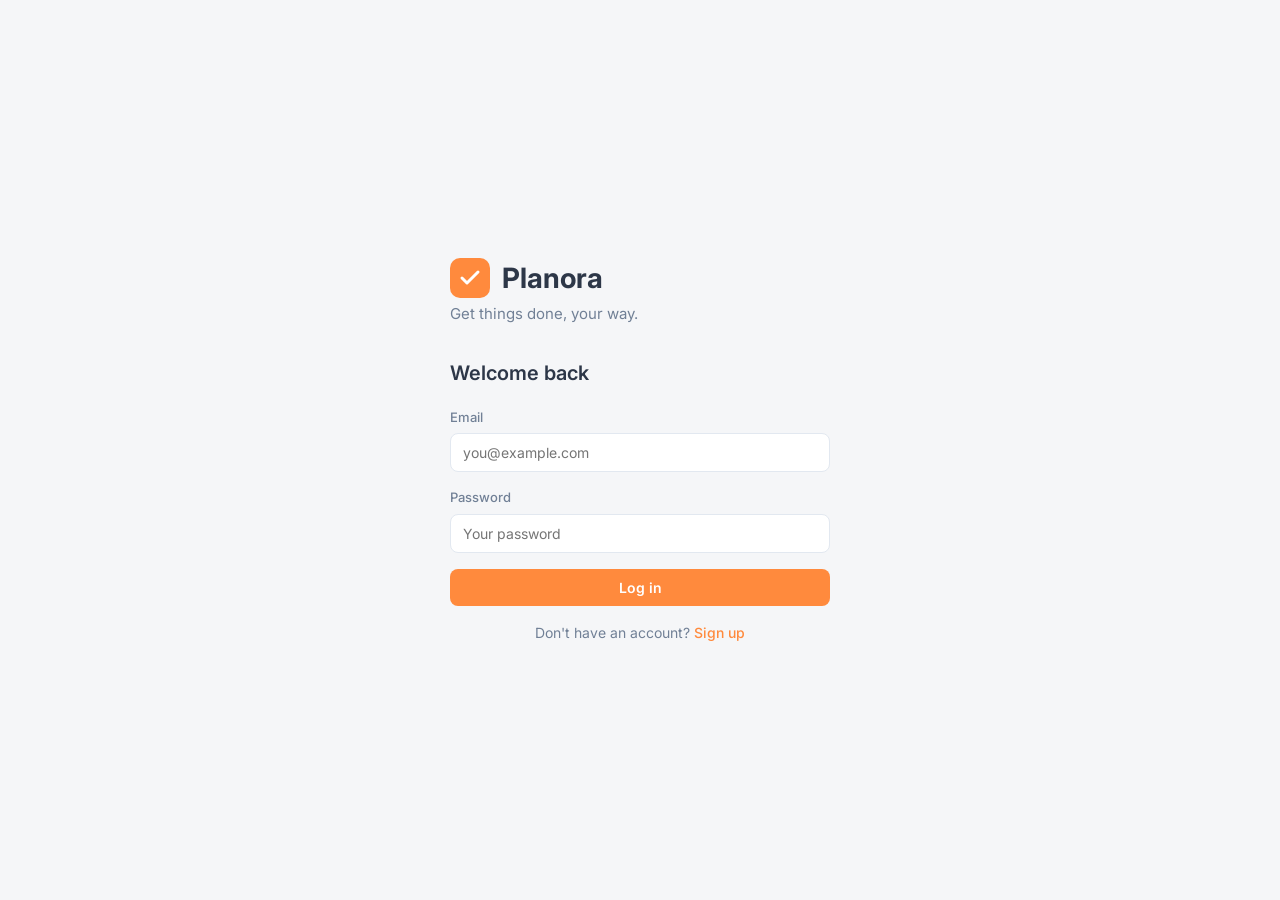
==== app/index.html @ 1b609d9d "deployment" ====
<!DOCTYPE html>
<html lang="en">
<head>
    <meta charset="UTF-8">
    <meta name="viewport" content="width=device-width, initial-scale=1.0">
    <title>Planora</title>
    <link rel="preconnect" href="https://fonts.googleapis.com">
    <link rel="preconnect" href="https://fonts.gstatic.com" crossorigin>
    <link href="https://fonts.googleapis.com/css2?family=Inter:wght@400;500;600;700&display=swap" rel="stylesheet">
    <link rel="stylesheet" href="app.css">
</head>
<body>

    <!-- Auth -->
    <div id="auth-screen" class="auth-screen">
        <div class="auth-container">
            <div class="auth-logo">
                <svg width="40" height="40" viewBox="0 0 40 40" fill="none">
                    <rect width="40" height="40" rx="10" fill="#FF8A3D"/>
                    <path d="M12 20l5 5 11-11" stroke="#fff" stroke-width="3" stroke-linecap="round" stroke-linejoin="round"/>
                </svg>
                <h1>Planora</h1>
            </div>
            <p class="auth-subtitle">Get things done, your way.</p>

            <div id="auth-form-login" class="auth-form">
                <h2>Welcome back</h2>
                <div class="form-group">
                    <label for="login-email">Email</label>
                    <input type="email" id="login-email" placeholder="you@example.com">
                </div>
                <div class="form-group">
                    <label for="login-password">Password</label>
                    <input type="password" id="login-password" placeholder="Your password">
                </div>
                <button id="btn-login" class="btn-primary">Log in</button>
                <p class="auth-switch">Don't have an account? <a href="#" id="show-register">Sign up</a></p>
            </div>

            <div id="auth-form-register" class="auth-form" style="display:none;">
                <h2>Create your account</h2>
                <div class="form-group">
                    <label for="reg-name">Name</label>
                    <input type="text" id="reg-name" placeholder="Your name">
                </div>
                <div class="form-group">
                    <label for="reg-email">Email</label>
                    <input type="email" id="reg-email" placeholder="you@example.com">
                </div>
                <div class="form-group">
                    <label for="reg-password">Password</label>
                    <input type="password" id="reg-password" placeholder="Choose a password">
                </div>
                <button id="btn-register" class="btn-primary">Create account</button>
                <p class="auth-switch">Already have an account? <a href="#" id="show-login">Log in</a></p>
            </div>
        </div>
    </div>

    <!-- App -->
    <div id="app-shell" class="app-shell" style="display:none;">
        <!-- Nav -->
        <nav id="sidebar" class="sidebar">
            <div class="sidebar-brand">
                <svg width="28" height="28" viewBox="0 0 40 40" fill="none">
                    <rect width="40" height="40" rx="10" fill="#FF8A3D"/>
                    <path d="M12 20l5 5 11-11" stroke="#fff" stroke-width="3" stroke-linecap="round" stroke-linejoin="round"/>
                </svg>
                <span class="brand-text">Planora</span>
            </div>
            <ul class="nav-list">
                <li class="nav-item active" data-section="dashboard">
                    <svg width="20" height="20" viewBox="0 0 24 24" fill="none" stroke="currentColor" stroke-width="2" stroke-linecap="round" stroke-linejoin="round"><rect x="3" y="3" width="7" height="7"/><rect x="14" y="3" width="7" height="7"/><rect x="3" y="14" width="7" height="7"/><rect x="14" y="14" width="7" height="7"/></svg>
                    <span>Dashboard</span>
                </li>
                <li class="nav-item" data-section="tasks">
                    <svg width="20" height="20" viewBox="0 0 24 24" fill="none" stroke="currentColor" stroke-width="2" stroke-linecap="round" stroke-linejoin="round"><path d="M9 11l3 3L22 4"/><path d="M21 12v7a2 2 0 01-2 2H5a2 2 0 01-2-2V5a2 2 0 012-2h11"/></svg>
                    <span>Tasks</span>
                </li>
                <li class="nav-item" data-section="notes">
                    <svg width="20" height="20" viewBox="0 0 24 24" fill="none" stroke="currentColor" stroke-width="2" stroke-linecap="round" stroke-linejoin="round"><path d="M14 2H6a2 2 0 00-2 2v16a2 2 0 002 2h12a2 2 0 002-2V8z"/><polyline points="14 2 14 8 20 8"/><line x1="16" y1="13" x2="8" y2="13"/><line x1="16" y1="17" x2="8" y2="17"/><polyline points="10 9 9 9 8 9"/></svg>
                    <span>Notes</span>
                </li>
                <li class="nav-item" data-section="calendar">
                    <svg width="20" height="20" viewBox="0 0 24 24" fill="none" stroke="currentColor" stroke-width="2" stroke-linecap="round" stroke-linejoin="round"><rect x="3" y="4" width="18" height="18" rx="2" ry="2"/><line x1="16" y1="2" x2="16" y2="6"/><line x1="8" y1="2" x2="8" y2="6"/><line x1="3" y1="10" x2="21" y2="10"/></svg>
                    <span>Calendar</span>
                </li>
                <li class="nav-item" data-section="focus">
                    <svg width="20" height="20" viewBox="0 0 24 24" fill="none" stroke="currentColor" stroke-width="2" stroke-linecap="round" stroke-linejoin="round"><circle cx="12" cy="12" r="10"/><polyline points="12 6 12 12 16 14"/></svg>
                    <span>Focus</span>
                </li>
                <li class="nav-item" data-section="progress">
                    <svg width="20" height="20" viewBox="0 0 24 24" fill="none" stroke="currentColor" stroke-width="2" stroke-linecap="round" stroke-linejoin="round"><line x1="18" y1="20" x2="18" y2="10"/><line x1="12" y1="20" x2="12" y2="4"/><line x1="6" y1="20" x2="6" y2="14"/></svg>
                    <span>Progress</span>
                </li>
                <li class="nav-item" data-section="settings">
                    <svg width="20" height="20" viewBox="0 0 24 24" fill="none" stroke="currentColor" stroke-width="2" stroke-linecap="round" stroke-linejoin="round"><circle cx="12" cy="12" r="3"/><path d="M19.4 15a1.65 1.65 0 00.33 1.82l.06.06a2 2 0 010 2.83 2 2 0 01-2.83 0l-.06-.06a1.65 1.65 0 00-1.82-.33 1.65 1.65 0 00-1 1.51V21a2 2 0 01-4 0v-.09A1.65 1.65 0 009 19.4a1.65 1.65 0 00-1.82.33l-.06.06a2 2 0 01-2.83-2.83l.06-.06A1.65 1.65 0 004.68 15a1.65 1.65 0 00-1.51-1H3a2 2 0 010-4h.09A1.65 1.65 0 004.6 9a1.65 1.65 0 00-.33-1.82l-.06-.06a2 2 0 012.83-2.83l.06.06A1.65 1.65 0 009 4.68a1.65 1.65 0 001-1.51V3a2 2 0 014 0v.09a1.65 1.65 0 001 1.51 1.65 1.65 0 001.82-.33l.06-.06a2 2 0 012.83 2.83l-.06.06A1.65 1.65 0 0019.32 9a1.65 1.65 0 001.51 1H21a2 2 0 010 4h-.09a1.65 1.65 0 00-1.51 1z"/></svg>
                    <span>Settings</span>
                </li>
            </ul>
        </nav>

        <!-- Mobile bar -->
        <nav id="mobile-bar" class="mobile-bar">
            <button class="mob-nav active" data-section="dashboard">
                <svg width="20" height="20" viewBox="0 0 24 24" fill="none" stroke="currentColor" stroke-width="2"><rect x="3" y="3" width="7" height="7"/><rect x="14" y="3" width="7" height="7"/><rect x="3" y="14" width="7" height="7"/><rect x="14" y="14" width="7" height="7"/></svg>
                <span>Home</span>
            </button>
            <button class="mob-nav" data-section="tasks">
                <svg width="20" height="20" viewBox="0 0 24 24" fill="none" stroke="currentColor" stroke-width="2"><path d="M9 11l3 3L22 4"/><path d="M21 12v7a2 2 0 01-2 2H5a2 2 0 01-2-2V5a2 2 0 012-2h11"/></svg>
                <span>Tasks</span>
            </button>
            <button class="mob-nav" data-section="notes">
                <svg width="20" height="20" viewBox="0 0 24 24" fill="none" stroke="currentColor" stroke-width="2"><path d="M14 2H6a2 2 0 00-2 2v16a2 2 0 002 2h12a2 2 0 002-2V8z"/><polyline points="14 2 14 8 20 8"/></svg>
                <span>Notes</span>
            </button>
            <button class="mob-nav" data-section="calendar">
                <svg width="20" height="20" viewBox="0 0 24 24" fill="none" stroke="currentColor" stroke-width="2"><rect x="3" y="4" width="18" height="18" rx="2"/><line x1="16" y1="2" x2="16" y2="6"/><line x1="8" y1="2" x2="8" y2="6"/><line x1="3" y1="10" x2="21" y2="10"/></svg>
                <span>Cal</span>
            </button>
            <button class="mob-nav" data-section="focus">
                <svg width="20" height="20" viewBox="0 0 24 24" fill="none" stroke="currentColor" stroke-width="2"><circle cx="12" cy="12" r="10"/><polyline points="12 6 12 12 16 14"/></svg>
                <span>Focus</span>
            </button>
            <button class="mob-nav" data-section="progress">
                <svg width="20" height="20" viewBox="0 0 24 24" fill="none" stroke="currentColor" stroke-width="2"><line x1="18" y1="20" x2="18" y2="10"/><line x1="12" y1="20" x2="12" y2="4"/><line x1="6" y1="20" x2="6" y2="14"/></svg>
                <span>Stats</span>
            </button>
        </nav>

        <!-- Main -->
        <main id="content" class="content">

            <!-- Banner -->
            <div id="app-banner" class="app-banner">
                <div class="app-banner-content">
                    <svg width="20" height="20" viewBox="0 0 24 24" fill="none" stroke="currentColor" stroke-width="2" stroke-linecap="round" stroke-linejoin="round"><path d="M21 15v4a2 2 0 01-2 2H5a2 2 0 01-2-2v-4"/><polyline points="7 10 12 15 17 10"/><line x1="12" y1="15" x2="12" y2="3"/></svg>
                    <span>Get the full experience — <strong>Download Planora</strong> for Android</span>
                </div>
                <div class="app-banner-actions">
                    <a href="../index.html#download" class="app-banner-btn">Download App</a>
                    <button id="banner-dismiss" class="app-banner-close">&times;</button>
                </div>
            </div>

            <!-- Dashboard -->
            <section id="sec-dashboard" class="section">
                <div class="section-header">
                    <div>
                        <h1 id="greeting"></h1>
                        <p id="today-date" class="text-muted"></p>
                    </div>
                </div>
                <p id="daily-quote" class="daily-quote"></p>
                <div class="stats-row">
                    <div class="stat-card">
                        <span class="stat-number" id="stat-total">0</span>
                        <span class="stat-label">Total Tasks</span>
                    </div>
                    <div class="stat-card stat-done">
                        <span class="stat-number" id="stat-done">0</span>
                        <span class="stat-label">Completed</span>
                    </div>
                    <div class="stat-card">
                        <span class="stat-number" id="stat-pending">0</span>
                        <span class="stat-label">Pending</span>
                    </div>
                </div>
                <h3 class="subsection-title">Today's Tasks</h3>
                <div id="dashboard-tasks" class="task-list"></div>
                <div id="dashboard-empty" class="empty-state" style="display:none;">
                    <svg width="48" height="48" viewBox="0 0 24 24" fill="none" stroke="currentColor" stroke-width="1.5" stroke-linecap="round" stroke-linejoin="round"><circle cx="12" cy="12" r="10"/><path d="M8 13s1.5 2 4 2 4-2 4-2"/><line x1="9" y1="9" x2="9.01" y2="9"/><line x1="15" y1="9" x2="15.01" y2="9"/></svg>
                    <p>No tasks for today. Enjoy your free time!</p>
                </div>
                <h3 class="subsection-title">This Week</h3>
                <div class="chart-container">
                    <div id="weekly-chart" class="weekly-chart"></div>
                </div>
            </section>

            <!-- Tasks -->
            <section id="sec-tasks" class="section" style="display:none;">
                <div class="section-header">
                    <h1>Tasks</h1>
                    <button id="btn-add-task" class="btn-primary btn-sm">+ New Task</button>
                </div>
                <div class="filter-bar">
                    <div class="filter-tabs">
                        <button class="filter-tab active" data-filter="today">Today</button>
                        <button class="filter-tab" data-filter="week">This Week</button>
                        <button class="filter-tab" data-filter="all">All</button>
                    </div>
                    <input type="text" id="task-search" class="search-input" placeholder="Search tasks...">
                </div>
                <div id="tasks-list" class="task-list"></div>
                <div id="tasks-empty" class="empty-state" style="display:none;">
                    <svg width="48" height="48" viewBox="0 0 24 24" fill="none" stroke="currentColor" stroke-width="1.5" stroke-linecap="round" stroke-linejoin="round"><path d="M9 11l3 3L22 4"/><path d="M21 12v7a2 2 0 01-2 2H5a2 2 0 01-2-2V5a2 2 0 012-2h11"/></svg>
                    <p>No tasks here yet. Tap + to add one.</p>
                </div>
            </section>

            <!-- Notes -->
            <section id="sec-notes" class="section" style="display:none;">
                <div class="section-header">
                    <h1>Notes</h1>
                    <button id="btn-add-note" class="btn-primary btn-sm">+ New Note</button>
                </div>
                <input type="text" id="note-search" class="search-input" placeholder="Search notes..." style="margin-bottom:16px;">
                <div id="notes-grid" class="notes-grid"></div>
                <div id="notes-empty" class="empty-state" style="display:none;">
                    <svg width="48" height="48" viewBox="0 0 24 24" fill="none" stroke="currentColor" stroke-width="1.5" stroke-linecap="round" stroke-linejoin="round"><path d="M14 2H6a2 2 0 00-2 2v16a2 2 0 002 2h12a2 2 0 002-2V8z"/><polyline points="14 2 14 8 20 8"/><line x1="16" y1="13" x2="8" y2="13"/><line x1="16" y1="17" x2="8" y2="17"/></svg>
                    <p>No notes yet. Create one to get started.</p>
                </div>
            </section>

            <!-- Calendar -->
            <section id="sec-calendar" class="section" style="display:none;">
                <div class="section-header">
                    <h1>Calendar</h1>
                </div>
                <div class="calendar-nav">
                    <button id="cal-prev" class="btn-icon">&larr;</button>
                    <span id="cal-month-label" class="cal-month-label"></span>
                    <button id="cal-next" class="btn-icon">&rarr;</button>
                </div>
                <div class="calendar-grid">
                    <div class="cal-header">
                        <span>Mon</span><span>Tue</span><span>Wed</span><span>Thu</span><span>Fri</span><span>Sat</span><span>Sun</span>
                    </div>
                    <div id="cal-body" class="cal-body"></div>
                </div>
                <h3 class="subsection-title" id="cal-day-label" style="display:none;"></h3>
                <div id="cal-day-tasks" class="task-list"></div>
            </section>

            <!-- Focus -->
            <section id="sec-focus" class="section" style="display:none;">
                <div class="section-header">
                    <h1>Focus Mode</h1>
                </div>
                <div class="focus-wrapper">
                    <div class="focus-timer-ring">
                        <svg viewBox="0 0 200 200" class="timer-svg">
                            <circle cx="100" cy="100" r="90" class="timer-track"/>
                            <circle cx="100" cy="100" r="90" class="timer-progress" id="timer-progress"/>
                        </svg>
                        <div class="timer-display" id="timer-display">25:00</div>
                    </div>
                    <input type="text" id="focus-task-name" class="search-input" placeholder="What are you working on?" style="max-width:320px;text-align:center;margin:20px auto 0;">
                    <div class="focus-controls">
                        <button id="focus-start" class="btn-primary">Start</button>
                        <button id="focus-pause" class="btn-secondary" style="display:none;">Pause</button>
                        <button id="focus-reset" class="btn-secondary">Reset</button>
                    </div>
                </div>
            </section>

            <!-- Progress -->
            <section id="sec-progress" class="section" style="display:none;">
                <div class="section-header">
                    <h1>Progress</h1>
                </div>

                    <div class="progress-overview">
                    <div class="progress-ring-wrap">
                        <svg class="progress-ring-svg" viewBox="0 0 200 200">
                            <circle cx="100" cy="100" r="82" class="ring-track"/>
                            <circle cx="100" cy="100" r="82" class="ring-fill" id="prog-ring-fill"/>
                        </svg>
                        <div class="progress-ring-center">
                            <span class="prog-pct" id="prog-pct">0%</span>
                            <span class="prog-pct-label">Complete</span>
                        </div>
                    </div>
                    <div class="progress-summary">
                        <div class="prog-summary-row">
                            <span class="prog-summary-label">Total tasks</span>
                            <span class="prog-summary-val" id="prog-total">0</span>
                        </div>
                        <div class="prog-summary-row">
                            <span class="prog-summary-label">Completed</span>
                            <span class="prog-summary-val" id="prog-done">0</span>
                        </div>
                        <div class="prog-summary-row">
                            <span class="prog-summary-label">Pending</span>
                            <span class="prog-summary-val" id="prog-pending">0</span>
                        </div>
                        <div class="prog-summary-row streak-row">
                            <span class="prog-summary-label">🔥 Streak</span>
                            <span class="prog-summary-val" id="prog-streak">0 days</span>
                        </div>
                    </div>
                </div>

                <h3 class="subsection-title">By Category</h3>
                <div id="prog-categories" class="prog-categories"></div>

                <h3 class="subsection-title">Achievements</h3>
                <div id="prog-achievements" class="achievements-grid"></div>
            </section>

            <!-- Settings -->
            <section id="sec-settings" class="section" style="display:none;">
                <div class="section-header">
                    <h1>Settings</h1>
                </div>
                <div class="settings-card">
                    <h3>Profile</h3>
                    <div class="profile-info">
                        <div class="profile-avatar" id="profile-avatar">K</div>
                        <div>
                            <p class="profile-name" id="profile-name"></p>
                            <p class="profile-email text-muted" id="profile-email"></p>
                        </div>
                    </div>
                </div>
                <div class="settings-card">
                    <h3>Appearance</h3>
                    <div class="setting-row">
                        <span>Dark mode</span>
                        <label class="toggle">
                            <input type="checkbox" id="dark-toggle">
                            <span class="toggle-slider"></span>
                        </label>
                    </div>
                </div>
                <div class="settings-card">
                    <h3>Data</h3>
                    <p class="text-muted" style="margin-bottom:12px;">All data is stored locally in your browser.</p>
                    <div style="display:flex;gap:10px;flex-wrap:wrap;">
                        <button id="btn-export-csv" class="btn-secondary">Export Tasks as CSV</button>
                        <button id="btn-logout" class="btn-danger">Log out</button>
                    </div>
                </div>
            </section>
        </main>
    </div>

    <!-- Task modal -->
    <div id="task-modal" class="modal-overlay" style="display:none;">
        <div class="modal">
            <div class="modal-header">
                <h2 id="task-modal-title">New Task</h2>
                <button class="modal-close" id="task-modal-close">&times;</button>
            </div>
            <div class="modal-body">
                <div class="form-group">
                    <label>Title</label>
                    <input type="text" id="tm-title" placeholder="What needs to be done?">
                </div>
                <div class="form-row">
                    <div class="form-group" style="flex:1;">
                        <label>Date</label>
                        <input type="date" id="tm-date">
                    </div>
                    <div class="form-group" style="flex:1;">
                        <label>Time</label>
                        <input type="time" id="tm-time">
                    </div>
                </div>
                <div class="form-group">
                    <label>Priority</label>
                    <div class="priority-chips">
                        <button class="chip chip-low active" data-priority="2">Low</button>
                        <button class="chip chip-med" data-priority="1">Medium</button>
                        <button class="chip chip-high" data-priority="0">High</button>
                    </div>
                </div>
                <div class="form-group">
                    <label>Category</label>
                    <input type="text" id="tm-category" placeholder="e.g. Work, Personal">
                </div>
                <div class="form-group">
                    <label>Subtasks</label>
                    <div id="tm-subtasks"></div>
                    <button id="tm-add-subtask" class="btn-text">+ Add subtask</button>
                </div>
                <div class="form-group">
                    <label>Notes</label>
                    <textarea id="tm-notes" rows="3" placeholder="Additional notes..."></textarea>
                </div>
            </div>
            <div class="modal-footer">
                <button id="tm-cancel" class="btn-secondary">Cancel</button>
                <button id="tm-save" class="btn-primary">Save Task</button>
            </div>
        </div>
    </div>

    <!-- Note modal -->
    <div id="note-modal" class="modal-overlay" style="display:none;">
        <div class="modal modal-lg">
            <div class="modal-header">
                <h2 id="note-modal-title">New Note</h2>
                <button class="modal-close" id="note-modal-close">&times;</button>
            </div>
            <div class="modal-body">
                <div class="form-group">
                    <input type="text" id="nm-title" class="note-title-input" placeholder="Note title">
                </div>
                <div class="note-toolbar">
                    <button class="tb-btn" data-cmd="bold" title="Bold"><strong>B</strong></button>
                    <button class="tb-btn" data-cmd="italic" title="Italic"><em>I</em></button>
                    <button class="tb-btn" data-cmd="underline" title="Underline"><u>U</u></button>
                    <button class="tb-btn" data-cmd="insertUnorderedList" title="Bullet list">&#8226; List</button>
                </div>
                <div id="nm-content" class="note-editor" contenteditable="true" placeholder="Start writing..."></div>
                <div class="form-group" style="margin-top:12px;">
                    <label>Color label</label>
                    <div class="color-chips">
                        <button class="color-chip active" data-color="" style="background:#fff;border:1px solid #ddd;"></button>
                        <button class="color-chip" data-color="#FEF3C7" style="background:#FEF3C7;"></button>
                        <button class="color-chip" data-color="#DBEAFE" style="background:#DBEAFE;"></button>
                        <button class="color-chip" data-color="#D1FAE5" style="background:#D1FAE5;"></button>
                        <button class="color-chip" data-color="#FCE7F3" style="background:#FCE7F3;"></button>
                        <button class="color-chip" data-color="#EDE9FE" style="background:#EDE9FE;"></button>
                    </div>
                </div>
                <label class="pin-label">
                    <input type="checkbox" id="nm-pinned"> Pin to top
                </label>
            </div>
            <div class="modal-footer">
                <button id="nm-delete" class="btn-danger" style="display:none;">Delete</button>
                <div style="flex:1;"></div>
                <button id="nm-cancel" class="btn-secondary">Cancel</button>
                <button id="nm-save" class="btn-primary">Save Note</button>
            </div>
        </div>
    </div>

    <!-- Toast -->
    <div id="toast" class="toast"></div>

    <script src="https://code.jquery.com/jquery-3.7.1.min.js"></script>
    <script src="app.js"></script>
</body>
</html>
---- app/app.css ----
:root {
    --primary: #FF8A3D;
    --primary-hover: #e67a2e;
    --primary-10: rgba(255,138,61,0.1);
    --primary-15: rgba(255,138,61,0.15);
    --secondary: #2D3748;
    --bg: #F5F6F8;
    --surface: #FFFFFF;
    --on-surface: #2D3748;
    --text-muted: #718096;
    --border: #E2E8F0;
    --high: #DC2626;
    --medium: #D97706;
    --low: #2563EB;
    --sidebar-bg: #2D3748;
    --sidebar-text: #A0AEC0;
    --sidebar-hover: rgba(255,255,255,0.06);
    --sidebar-w: 240px;
    --radius: 12px;
    --radius-sm: 8px;
    --shadow-sm: 0 1px 3px rgba(0,0,0,0.06);
    --shadow-md: 0 4px 16px rgba(0,0,0,0.08);
    --transition: 0.2s ease;
    --modal-overlay: rgba(0,0,0,0.4);
    --input-bg: #FFFFFF;
    --cal-header-bg: #2D3748;
    --cal-header-text: #CBD5E0;
    --toast-bg: #2D3748;
}

body.dark {
    --bg: #0D0F14;
    --surface: #141820;
    --on-surface: #E8EAF0;
    --text-muted: #5B6480;
    --border: rgba(255, 255, 255, 0.07);
    --sidebar-bg: #07090E;
    --sidebar-text: #5B6480;
    --sidebar-hover: rgba(255, 255, 255, 0.04);
    --shadow-sm: 0 1px 3px rgba(0,0,0,0.3);
    --shadow-md: 0 4px 16px rgba(0,0,0,0.4);
    --modal-overlay: rgba(0,0,0,0.7);
    --input-bg: #141820;
    --cal-header-bg: #07090E;
    --cal-header-text: #5B6480;
    --toast-bg: #1C2030;
}

body.dark .mob-nav {
    color: #9099B0;
    background: none;
}
body.dark .mob-nav.active {
    color: var(--primary);
}

* { margin: 0; padding: 0; box-sizing: border-box; }

body {
    font-family: 'Inter', -apple-system, BlinkMacSystemFont, sans-serif;
    background: var(--bg);
    color: var(--on-surface);
    line-height: 1.5;
    overflow-x: hidden;
    -webkit-font-smoothing: antialiased;
    transition: background 0.3s ease, color 0.3s ease;
}

/* Auth */

.auth-screen {
    min-height: 100vh;
    display: flex;
    align-items: center;
    justify-content: center;
    background: var(--bg);
    padding: 24px;
    transition: background 0.3s ease;
}

.auth-container {
    width: 100%;
    max-width: 380px;
    animation: fadeSlideUp 0.5s ease;
}

.auth-logo {
    display: flex;
    align-items: center;
    gap: 12px;
    margin-bottom: 4px;
}

.auth-logo h1 {
    font-size: 28px;
    font-weight: 700;
    color: var(--on-surface);
}

.auth-subtitle {
    color: var(--text-muted);
    margin-bottom: 32px;
    font-size: 15px;
}

.auth-form h2 {
    font-size: 20px;
    margin-bottom: 20px;
    font-weight: 600;
}

.auth-switch {
    text-align: center;
    margin-top: 16px;
    font-size: 14px;
    color: var(--text-muted);
}

.auth-switch a {
    color: var(--primary);
    text-decoration: none;
    font-weight: 500;
}

/* Forms */

.form-group { margin-bottom: 16px; }

.form-group label {
    display: block;
    font-size: 13px;
    font-weight: 500;
    margin-bottom: 6px;
    color: var(--text-muted);
}

.form-group input,
.form-group textarea,
.form-group select {
    width: 100%;
    padding: 10px 12px;
    border: 1px solid var(--border);
    border-radius: var(--radius-sm);
    font-size: 14px;
    font-family: inherit;
    background: var(--input-bg);
    color: var(--on-surface);
    transition: border-color var(--transition), box-shadow var(--transition), background 0.3s ease;
}

.form-group input:focus,
.form-group textarea:focus,
.search-input:focus {
    outline: none;
    border-color: var(--primary);
    box-shadow: 0 0 0 3px var(--primary-15);
}

.form-row { display: flex; gap: 12px; }

/* Buttons */

.btn-primary {
    display: inline-flex;
    align-items: center;
    justify-content: center;
    gap: 6px;
    padding: 10px 20px;
    background: var(--primary);
    color: #fff;
    border: none;
    border-radius: var(--radius-sm);
    font-size: 14px;
    font-weight: 600;
    font-family: inherit;
    cursor: pointer;
    width: 100%;
    transition: background var(--transition), transform var(--transition), box-shadow var(--transition);
}

.btn-primary:hover {
    background: var(--primary-hover);
    transform: translateY(-1px);
    box-shadow: 0 4px 12px rgba(255,138,61,0.25);
}
.btn-primary:active { transform: translateY(0); box-shadow: none; }

.btn-primary.btn-sm {
    width: auto;
    padding: 8px 16px;
    font-size: 13px;
}

.btn-secondary {
    display: inline-flex;
    align-items: center;
    justify-content: center;
    padding: 10px 20px;
    background: transparent;
    color: var(--on-surface);
    border: 1px solid var(--border);
    border-radius: var(--radius-sm);
    font-size: 14px;
    font-weight: 500;
    font-family: inherit;
    cursor: pointer;
    transition: background var(--transition), border-color var(--transition);
}
.btn-secondary:hover { background: var(--border); }

.btn-danger {
    display: inline-flex;
    align-items: center;
    justify-content: center;
    padding: 10px 20px;
    background: var(--high);
    color: #fff;
    border: none;
    border-radius: var(--radius-sm);
    font-size: 14px;
    font-weight: 500;
    font-family: inherit;
    cursor: pointer;
    transition: opacity var(--transition);
}
.btn-danger:hover { opacity: 0.9; }

.btn-text {
    background: none;
    border: none;
    color: var(--primary);
    font-size: 13px;
    font-weight: 500;
    cursor: pointer;
    font-family: inherit;
    padding: 4px 0;
}

.btn-icon {
    background: var(--surface);
    border: 1px solid var(--border);
    border-radius: var(--radius-sm);
    width: 36px;
    height: 36px;
    display: flex;
    align-items: center;
    justify-content: center;
    cursor: pointer;
    color: var(--on-surface);
    font-size: 16px;
    transition: background var(--transition);
}
.btn-icon:hover { background: var(--border); }

/* Sidebar */

.app-shell {
    display: flex;
    min-height: 100vh;
}

.sidebar {
    width: var(--sidebar-w);
    background: var(--sidebar-bg);
    color: var(--sidebar-text);
    display: flex;
    flex-direction: column;
    position: fixed;
    top: 0; left: 0; bottom: 0;
    z-index: 100;
    padding: 20px 0;
    transition: width 0.3s ease, background 0.3s ease;
    overflow: hidden;
}

.sidebar-brand {
    display: flex;
    align-items: center;
    gap: 10px;
    padding: 0 20px;
    margin-bottom: 32px;
    white-space: nowrap;
}

.brand-text {
    font-size: 18px;
    font-weight: 700;
    color: #fff;
}

.nav-list { list-style: none; flex: 1; }

.nav-item {
    display: flex;
    align-items: center;
    gap: 12px;
    padding: 11px 20px;
    cursor: pointer;
    font-size: 14px;
    font-weight: 500;
    border-left: 3px solid transparent;
    color: var(--sidebar-text);
    white-space: nowrap;
    transition: background 0.15s, color 0.15s, border-color 0.15s;
}
.nav-item:hover { background: var(--sidebar-hover); color: #E2E8F0; }
.nav-item.active {
    color: #fff;
    background: var(--primary-10);
    border-left-color: var(--primary);
}
.nav-item svg { flex-shrink: 0; }

/* Mobile bar */

.mobile-bar {
    display: none;
    position: fixed;
    bottom: 0; left: 0; right: 0;
    background: var(--surface);
    border-top: 1px solid var(--border);
    z-index: 100;
    justify-content: space-around;
    padding: 6px 0 env(safe-area-inset-bottom, 6px);
    transition: background 0.3s ease, border-color 0.3s ease;
}

.mob-nav {
    display: flex;
    flex-direction: column;
    align-items: center;
    gap: 2px;
    background: none;
    border: none;
    color: var(--text-muted);
    font-size: 11px;
    font-family: inherit;
    cursor: pointer;
    padding: 4px 8px;
    transition: color 0.15s;
}
.mob-nav.active { color: var(--primary); }
.mob-nav svg { transition: transform 0.15s; }
.mob-nav.active svg { transform: scale(1.1); }

/* Content */

.content {
    flex: 1;
    margin-left: var(--sidebar-w);
    padding: 32px 40px;
    max-width: 960px;
    transition: margin-left 0.3s ease;
}

.section {
    animation: fadeSlideUp 0.35s ease;
}

.section-header {
    display: flex;
    align-items: center;
    justify-content: space-between;
    margin-bottom: 24px;
}
.section-header h1 { font-size: 24px; font-weight: 700; }

.text-muted { color: var(--text-muted); font-size: 14px; }

.subsection-title {
    font-size: 16px;
    font-weight: 600;
    margin: 28px 0 12px;
}

/* Dashboard */

.daily-quote {
    font-size: 14px;
    color: var(--text-muted);
    font-style: italic;
    margin-bottom: 24px;
    padding: 12px 16px;
    background: var(--surface);
    border-left: 3px solid var(--primary);
    border-radius: 0 var(--radius-sm) var(--radius-sm) 0;
    animation: slideInLeft 0.4s ease both;
    animation-delay: 0.1s;
    transition: background 0.3s ease;
}

.stats-row {
    display: grid;
    grid-template-columns: repeat(3, 1fr);
    gap: 14px;
    margin-bottom: 8px;
}

.stat-card {
    background: var(--surface);
    border: 1px solid var(--border);
    border-radius: var(--radius);
    padding: 18px;
    display: flex;
    flex-direction: column;
    gap: 4px;
    animation: scaleIn 0.35s ease both;
    transition: transform var(--transition), box-shadow var(--transition), background 0.3s ease, border-color 0.3s ease;
}
.stat-card:nth-child(1) { animation-delay: 0.05s; }
.stat-card:nth-child(2) { animation-delay: 0.12s; }
.stat-card:nth-child(3) { animation-delay: 0.19s; }
.stat-card:hover { transform: translateY(-3px); box-shadow: var(--shadow-md); }

.stat-number {
    font-size: 28px;
    font-weight: 700;
    color: var(--primary);
    animation: countUp 0.4s ease both;
}

.stat-label {
    font-size: 13px;
    color: var(--text-muted);
    font-weight: 500;
}

/* Chart */

.chart-container {
    background: var(--surface);
    border: 1px solid var(--border);
    border-radius: var(--radius);
    padding: 20px;
    transition: background 0.3s ease, border-color 0.3s ease;
}

.weekly-chart {
    display: flex;
    align-items: flex-end;
    gap: 10px;
    height: 140px;
}

.chart-bar-wrap {
    flex: 1;
    display: flex;
    flex-direction: column;
    align-items: center;
    height: 100%;
    justify-content: flex-end;
}

.chart-bar {
    width: 100%;
    max-width: 40px;
    background: var(--primary);
    border-radius: 4px 4px 0 0;
    min-height: 2px;
    animation: barGrow 0.5s ease forwards;
    transform-origin: bottom;
}

.chart-bar-count {
    font-size: 11px;
    font-weight: 600;
    color: var(--on-surface);
    margin-bottom: 4px;
}

.chart-bar-label {
    font-size: 11px;
    color: var(--text-muted);
    margin-top: 6px;
    font-weight: 500;
}

/* Tasks */

.task-list {
    display: flex;
    flex-direction: column;
    gap: 8px;
}

.task-item {
    display: flex;
    align-items: flex-start;
    gap: 12px;
    padding: 14px 16px;
    background: var(--surface);
    border: 1px solid var(--border);
    border-radius: var(--radius-sm);
    border-left: 4px solid var(--low);
    animation: fadeSlideUp 0.3s ease both;
    transition: opacity 0.25s, transform 0.2s, box-shadow 0.2s, background 0.3s ease, border-color 0.3s ease;
}
.task-item:hover { box-shadow: var(--shadow-sm); transform: translateX(2px); }

.task-item:nth-child(1) { animation-delay: 0s; }
.task-item:nth-child(2) { animation-delay: 0.04s; }
.task-item:nth-child(3) { animation-delay: 0.08s; }
.task-item:nth-child(4) { animation-delay: 0.12s; }
.task-item:nth-child(5) { animation-delay: 0.16s; }
.task-item:nth-child(6) { animation-delay: 0.2s; }
.task-item:nth-child(7) { animation-delay: 0.24s; }
.task-item:nth-child(8) { animation-delay: 0.28s; }

.task-item.priority-0 { border-left-color: var(--high); }
.task-item.priority-1 { border-left-color: var(--medium); }
.task-item.priority-2 { border-left-color: var(--low); }

.task-item.completed { opacity: 0.45; }
.task-item.completed .task-title { text-decoration: line-through; }

.task-checkbox {
    width: 20px; height: 20px;
    border: 2px solid var(--border);
    border-radius: 50%;
    cursor: pointer;
    flex-shrink: 0;
    display: flex;
    align-items: center;
    justify-content: center;
    margin-top: 1px;
    transition: background 0.2s, border-color 0.2s, transform 0.15s;
}
.task-checkbox:hover { transform: scale(1.15); }
.task-checkbox.checked { background: var(--primary); border-color: var(--primary); }
.task-checkbox.checked::after {
    content: '';
    width: 6px; height: 10px;
    border: solid #fff;
    border-width: 0 2px 2px 0;
    transform: rotate(45deg);
    margin-top: -2px;
}

.task-info { flex: 1; min-width: 0; }
.task-title { font-size: 14px; font-weight: 500; margin-bottom: 4px; word-break: break-word; }
.task-meta { display: flex; align-items: center; gap: 10px; flex-wrap: wrap; }
.task-meta span { font-size: 12px; color: var(--text-muted); }
.task-meta .overdue { color: var(--high); font-weight: 600; }

.priority-badge {
    display: inline-block;
    font-size: 11px;
    font-weight: 600;
    padding: 2px 8px;
    border-radius: 10px;
    color: #fff;
    line-height: 1.4;
}
.priority-badge.p-high { background: var(--high); }
.priority-badge.p-med { background: var(--medium); }
.priority-badge.p-low { background: var(--low); }

.task-actions { display: flex; gap: 4px; flex-shrink: 0; }

.task-action-btn {
    background: none; border: none;
    color: var(--text-muted);
    cursor: pointer; padding: 4px;
    border-radius: 4px;
    font-size: 16px; line-height: 1;
    transition: color 0.15s, background 0.15s;
}
.task-action-btn:hover { color: var(--high); background: rgba(220,38,38,0.08); }

/* Filters */

.filter-bar {
    display: flex;
    align-items: center;
    gap: 16px;
    margin-bottom: 20px;
    flex-wrap: wrap;
}

.filter-tabs {
    display: flex; gap: 4px;
    background: var(--surface);
    border: 1px solid var(--border);
    border-radius: var(--radius-sm);
    padding: 3px;
    transition: background 0.3s ease, border-color 0.3s ease;
}

.filter-tab {
    padding: 6px 14px;
    border: none; background: none;
    font-size: 13px; font-weight: 500;
    font-family: inherit; cursor: pointer;
    border-radius: 6px;
    color: var(--text-muted);
    transition: background 0.15s, color 0.15s;
}
.filter-tab.active { background: var(--primary); color: #fff; }
.filter-tab:hover:not(.active) { background: var(--border); }

.search-input {
    padding: 8px 12px;
    border: 1px solid var(--border);
    border-radius: var(--radius-sm);
    font-size: 13px; font-family: inherit;
    background: var(--input-bg);
    color: var(--on-surface);
    width: 200px;
    transition: border-color var(--transition), box-shadow var(--transition), background 0.3s ease;
}

/* Notes */

.notes-grid {
    display: grid;
    grid-template-columns: repeat(auto-fill, minmax(220px, 1fr));
    gap: 14px;
}

.note-card {
    background: var(--surface);
    border: 1px solid var(--border);
    border-radius: var(--radius);
    padding: 18px;
    cursor: pointer;
    position: relative;
    min-height: 100px;
    animation: fadeSlideUp 0.3s ease both;
    transition: transform 0.2s, box-shadow 0.2s, background 0.3s ease, border-color 0.3s ease;
}
.note-card:hover { transform: translateY(-3px); box-shadow: var(--shadow-md); }

.note-card:nth-child(1) { animation-delay: 0s; }
.note-card:nth-child(2) { animation-delay: 0.05s; }
.note-card:nth-child(3) { animation-delay: 0.1s; }
.note-card:nth-child(4) { animation-delay: 0.15s; }

.note-card.pinned::before {
    content: '';
    position: absolute;
    top: 10px; right: 10px;
    width: 8px; height: 8px;
    background: var(--primary);
    border-radius: 50%;
}

.note-card-title {
    font-size: 15px; font-weight: 600;
    margin-bottom: 8px;
    overflow: hidden; text-overflow: ellipsis; white-space: nowrap;
}

.note-card-preview {
    font-size: 13px; color: var(--text-muted);
    line-height: 1.5; max-height: 60px; overflow: hidden;
}

.note-card-date {
    font-size: 11px; color: var(--text-muted); margin-top: 12px;
}

/* Note editor */

.note-title-input {
    width: 100%; border: none;
    font-size: 20px; font-weight: 600;
    font-family: inherit;
    color: var(--on-surface);
    background: transparent;
    outline: none; padding: 0;
}
.note-title-input::placeholder { color: var(--text-muted); }

.note-toolbar {
    display: flex; gap: 4px;
    margin-bottom: 8px;
    border-bottom: 1px solid var(--border);
    padding-bottom: 8px;
}

.tb-btn {
    padding: 4px 10px;
    background: none;
    border: 1px solid var(--border);
    border-radius: 4px;
    font-size: 13px; cursor: pointer;
    font-family: inherit;
    color: var(--on-surface);
    transition: background 0.15s;
}
.tb-btn:hover { background: var(--border); }

.note-editor {
    min-height: 200px;
    padding: 12px;
    border: 1px solid var(--border);
    border-radius: var(--radius-sm);
    font-size: 14px; line-height: 1.7;
    outline: none;
    color: var(--on-surface);
    background: var(--input-bg);
    transition: border-color var(--transition), background 0.3s ease;
}
.note-editor:empty::before { content: attr(placeholder); color: var(--text-muted); }
.note-editor:focus { border-color: var(--primary); box-shadow: 0 0 0 3px var(--primary-15); }

.color-chips { display: flex; gap: 8px; }
.color-chip {
    width: 28px; height: 28px;
    border-radius: 50%;
    border: 2px solid transparent;
    cursor: pointer;
    transition: transform 0.15s, border-color 0.15s;
}
.color-chip:hover { transform: scale(1.15); }
.color-chip.active { border-color: var(--primary); }

body.dark .color-chip[style*="background:#fff"] { background: #1C2030 !important; }

.pin-label {
    display: flex; align-items: center;
    gap: 8px; font-size: 14px;
    margin-top: 8px; cursor: pointer;
}

/* Calendar */

.calendar-nav {
    display: flex; align-items: center;
    gap: 16px; margin-bottom: 20px;
}

.cal-month-label {
    font-size: 18px; font-weight: 600;
    min-width: 180px; text-align: center;
}

.calendar-grid {
    background: var(--surface);
    border: 1px solid var(--border);
    border-radius: var(--radius);
    overflow: hidden;
    transition: background 0.3s ease, border-color 0.3s ease;
}

.cal-header {
    display: grid;
    grid-template-columns: repeat(7, 1fr);
    text-align: center;
    padding: 12px 0;
    background: var(--cal-header-bg);
    color: var(--cal-header-text);
    font-size: 12px; font-weight: 600;
    transition: background 0.3s ease;
}

.cal-body {
    display: grid;
    grid-template-columns: repeat(7, 1fr);
}

.cal-cell {
    padding: 10px 8px;
    text-align: center;
    font-size: 13px;
    min-height: 52px;
    cursor: pointer;
    border-top: 1px solid var(--border);
    position: relative;
    transition: background 0.15s;
}
.cal-cell:hover { background: var(--primary-10); }
.cal-cell.other-month { color: var(--text-muted); opacity: 0.35; cursor: default; }
.cal-cell.today { font-weight: 700; color: var(--primary); }
.cal-cell.selected { background: var(--primary-15); }

.cal-dot {
    width: 5px; height: 5px;
    background: var(--primary);
    border-radius: 50%;
    margin: 3px auto 0;
}

/* Focus */

.focus-wrapper {
    display: flex;
    flex-direction: column;
    align-items: center;
    padding-top: 20px;
    animation: fadeIn 0.4s ease;
}

.focus-timer-ring {
    position: relative;
    width: 220px; height: 220px;
}

.timer-svg {
    width: 100%; height: 100%;
    transform: rotate(-90deg);
}

.timer-track {
    fill: none;
    stroke: var(--border);
    stroke-width: 8;
    transition: stroke 0.3s ease;
}

.timer-progress {
    fill: none;
    stroke: var(--primary);
    stroke-width: 8;
    stroke-linecap: round;
    stroke-dasharray: 565.48;
    stroke-dashoffset: 0;
    transition: stroke-dashoffset 1s linear;
}

.timer-display {
    position: absolute;
    top: 50%; left: 50%;
    transform: translate(-50%, -50%);
    font-size: 40px;
    font-weight: 700;
    font-variant-numeric: tabular-nums;
}

.focus-controls {
    display: flex;
    gap: 12px;
    margin-top: 24px;
}
.focus-controls .btn-primary,
.focus-controls .btn-secondary { width: auto; padding: 10px 28px; }

/* Settings */

.settings-card {
    background: var(--surface);
    border: 1px solid var(--border);
    border-radius: var(--radius);
    padding: 24px;
    margin-bottom: 16px;
    transition: background 0.3s ease, border-color 0.3s ease;
}
.settings-card h3 { font-size: 16px; font-weight: 600; margin-bottom: 16px; }

.profile-info { display: flex; align-items: center; gap: 14px; }

.profile-avatar {
    width: 48px; height: 48px;
    border-radius: 50%;
    background: var(--primary);
    color: #fff;
    display: flex; align-items: center; justify-content: center;
    font-size: 20px; font-weight: 700;
}
.profile-name { font-size: 16px; font-weight: 600; }
.profile-email { font-size: 13px; }

.setting-row {
    display: flex; align-items: center;
    justify-content: space-between;
    font-size: 14px;
}

/* Toggle */
.toggle { position: relative; display: inline-block; width: 44px; height: 24px; }
.toggle input { opacity: 0; width: 0; height: 0; }
.toggle-slider {
    position: absolute; cursor: pointer;
    top: 0; left: 0; right: 0; bottom: 0;
    background: var(--border);
    border-radius: 24px;
    transition: background 0.25s;
}
.toggle-slider::before {
    content: '';
    position: absolute;
    width: 18px; height: 18px;
    left: 3px; top: 3px;
    background: #fff;
    border-radius: 50%;
    transition: transform 0.25s;
}
.toggle input:checked + .toggle-slider { background: var(--primary); }
.toggle input:checked + .toggle-slider::before { transform: translateX(20px); }

/* Modals */

.modal-overlay {
    position: fixed;
    top: 0; left: 0; right: 0; bottom: 0;
    background: var(--modal-overlay);
    z-index: 200;
    display: flex;
    align-items: center;
    justify-content: center;
    padding: 24px;
    animation: fadeIn 0.2s ease;
}

.modal {
    background: var(--surface);
    border-radius: var(--radius);
    width: 100%;
    max-width: 480px;
    max-height: 90vh;
    overflow-y: auto;
    animation: modalSlideUp 0.3s ease;
    transition: background 0.3s ease;
}
.modal.modal-lg { max-width: 600px; }

.modal-header {
    display: flex;
    align-items: center;
    justify-content: space-between;
    padding: 20px 24px 0;
}
.modal-header h2 { font-size: 18px; font-weight: 600; }

.modal-close {
    background: none; border: none;
    font-size: 24px; cursor: pointer;
    color: var(--text-muted);
    line-height: 1; padding: 0;
    transition: color 0.15s;
}
.modal-close:hover { color: var(--on-surface); }

.modal-body { padding: 20px 24px; }

.modal-footer {
    display: flex; align-items: center;
    gap: 10px; padding: 0 24px 20px;
    justify-content: flex-end;
}
.modal-footer .btn-primary,
.modal-footer .btn-secondary { width: auto; }

/* Priority chips */
.priority-chips { display: flex; gap: 8px; }
.chip {
    padding: 6px 16px;
    border: 1px solid var(--border);
    border-radius: 20px;
    font-size: 13px; font-weight: 500;
    font-family: inherit; cursor: pointer;
    background: var(--surface);
    color: var(--on-surface);
    transition: background 0.15s, color 0.15s, border-color 0.15s, transform 0.1s;
}
.chip:hover { transform: scale(1.05); }
.chip-high.active { background: var(--high); color: #fff; border-color: var(--high); }
.chip-med.active { background: var(--medium); color: #fff; border-color: var(--medium); }
.chip-low.active { background: var(--low); color: #fff; border-color: var(--low); }

/* Subtask inputs */
.subtask-row {
    display: flex; gap: 8px;
    align-items: center;
    margin-bottom: 8px;
    animation: fadeSlideUp 0.2s ease;
}
.subtask-row input {
    flex: 1; padding: 7px 10px;
    border: 1px solid var(--border);
    border-radius: var(--radius-sm);
    font-size: 13px; font-family: inherit;
    background: var(--input-bg);
    color: var(--on-surface);
}
.subtask-row input:focus { outline: none; border-color: var(--primary); }
.subtask-remove {
    background: none; border: none;
    color: var(--text-muted); cursor: pointer;
    font-size: 18px; padding: 0 4px;
    transition: color 0.15s;
}
.subtask-remove:hover { color: var(--high); }

/* Toast */

.toast {
    position: fixed;
    bottom: 80px; left: 50%;
    transform: translateX(-50%) translateY(20px);
    background: var(--toast-bg);
    color: #fff;
    padding: 10px 24px;
    border-radius: var(--radius-sm);
    font-size: 14px;
    z-index: 300;
    opacity: 0;
    pointer-events: none;
    transition: opacity 0.25s, transform 0.25s;
    box-shadow: 0 4px 16px rgba(0,0,0,0.15);
}
.toast.show {
    opacity: 1;
    transform: translateX(-50%) translateY(0);
}

/* Empty state */

.empty-state {
    text-align: center;
    padding: 40px 20px;
    color: var(--text-muted);
    font-size: 14px;
    animation: fadeIn 0.4s ease;
}

/* Banner */

.app-banner {
    display: flex;
    align-items: center;
    justify-content: space-between;
    gap: 12px;
    padding: 10px 16px;
    background: var(--secondary);
    color: #fff;
    border-radius: var(--radius-sm);
    margin-bottom: 20px;
    animation: bannerSlideDown 0.4s ease;
}

.app-banner-content {
    display: flex;
    align-items: center;
    gap: 10px;
    font-size: 13px;
    flex: 1;
    min-width: 0;
}
.app-banner-content strong { color: var(--primary); }

.app-banner-actions {
    display: flex;
    align-items: center;
    gap: 8px;
    flex-shrink: 0;
}

.app-banner-btn {
    display: inline-flex;
    align-items: center;
    padding: 6px 16px;
    background: var(--primary);
    color: #fff;
    border-radius: 6px;
    font-size: 12px;
    font-weight: 600;
    text-decoration: none;
    white-space: nowrap;
    transition: background var(--transition), transform var(--transition);
}
.app-banner-btn:hover { background: var(--primary-hover); transform: translateY(-1px); }

.app-banner-close {
    background: none;
    border: none;
    color: rgba(255,255,255,0.5);
    font-size: 18px;
    cursor: pointer;
    padding: 2px 4px;
    line-height: 1;
    transition: color 0.15s;
}
.app-banner-close:hover { color: #fff; }

.app-banner.hidden {
    animation: bannerSlideUp 0.3s ease forwards;
}

/* Animations */

@keyframes fadeIn {
    from { opacity: 0; }
    to { opacity: 1; }
}

@keyframes fadeSlideUp {
    from { opacity: 0; transform: translateY(12px); }
    to { opacity: 1; transform: translateY(0); }
}

@keyframes modalSlideUp {
    from { opacity: 0; transform: translateY(24px) scale(0.97); }
    to { opacity: 1; transform: translateY(0) scale(1); }
}

@keyframes barGrow {
    from { transform: scaleY(0); }
    to { transform: scaleY(1); }
}

@keyframes bannerSlideDown {
    from { opacity: 0; transform: translateY(-12px); }
    to { opacity: 1; transform: translateY(0); }
}

@keyframes bannerSlideUp {
    from { opacity: 1; transform: translateY(0); max-height: 60px; margin-bottom: 20px; padding: 10px 16px; }
    to { opacity: 0; transform: translateY(-12px); max-height: 0; margin-bottom: 0; padding: 0 16px; overflow: hidden; }
}

@keyframes pulseGlow {
    0%, 100% { box-shadow: 0 0 0 0 rgba(255,138,61,0.3); }
    50% { box-shadow: 0 0 0 8px rgba(255,138,61,0); }
}

@keyframes countUp {
    from { opacity: 0; transform: translateY(8px); }
    to { opacity: 1; transform: translateY(0); }
}

@keyframes slideInLeft {
    from { opacity: 0; transform: translateX(-16px); }
    to { opacity: 1; transform: translateX(0); }
}

@keyframes scaleIn {
    from { opacity: 0; transform: scale(0.92); }
    to { opacity: 1; transform: scale(1); }
}

/* Tablet */

@media (max-width: 1024px) {
    .sidebar { width: 68px; }
    .sidebar .brand-text,
    .sidebar .nav-item span { display: none; }
    .sidebar-brand { justify-content: center; padding: 0; }
    .nav-item { justify-content: center; padding: 12px 0; border-left: none; border-bottom: 3px solid transparent; }
    .nav-item.active { border-left-color: transparent; border-bottom-color: var(--primary); }
    .content { margin-left: 68px; padding: 24px 20px; }
    .notes-grid { grid-template-columns: repeat(auto-fill, minmax(200px, 1fr)); }
}

/* Mobile */

@media (max-width: 640px) {
    .sidebar { display: none; }
    .mobile-bar { display: flex; }
    .content { margin-left: 0; padding: 16px 14px 80px; }

    .section-header { flex-wrap: wrap; gap: 10px; }
    .section-header h1 { font-size: 20px; }

    .stats-row { grid-template-columns: repeat(3, 1fr); gap: 8px; }
    .stat-card { padding: 12px 10px; }
    .stat-number { font-size: 22px; }
    .stat-label { font-size: 11px; }

    .filter-bar { flex-direction: column; align-items: stretch; gap: 10px; }
    .search-input { width: 100%; }

    .form-row { flex-direction: column; gap: 0; }

    .notes-grid { grid-template-columns: 1fr 1fr; gap: 10px; }
    .note-card { padding: 14px; min-height: 80px; }
    .note-card-title { font-size: 13px; }
    .note-card-preview { font-size: 12px; max-height: 40px; }

    .weekly-chart { height: 110px; gap: 6px; }
    .chart-bar { max-width: 28px; }

    .calendar-nav { gap: 8px; }
    .cal-month-label { font-size: 15px; min-width: 140px; }
    .cal-cell { padding: 8px 4px; min-height: 44px; font-size: 12px; }

    .focus-timer-ring { width: 180px; height: 180px; }
    .timer-display { font-size: 32px; }

    .modal { border-radius: var(--radius) var(--radius) 0 0; max-width: 100%; align-self: flex-end; max-height: 85vh; }
    .modal-overlay { padding: 0; align-items: flex-end; }

    .daily-quote { font-size: 13px; padding: 10px 14px; }
}

/* Small phones */

@media (max-width: 380px) {
    .content { padding: 12px 10px 80px; }
    .stats-row { gap: 6px; }
    .stat-card { padding: 10px 8px; }
    .stat-number { font-size: 18px; }
    .notes-grid { grid-template-columns: 1fr; }
    .mob-nav span { font-size: 10px; }
}


/* 1. Sidebar active item glow */
.nav-item.active {
    box-shadow: inset 3px 0 12px rgba(255, 138, 61, 0.08);
}

/* 2. Task completion pop animation */
@keyframes checkPop {
    0%   { transform: scale(1); }
    40%  { transform: scale(1.35); }
    70%  { transform: scale(0.88); }
    100% { transform: scale(1); }
}
.task-checkbox.pop {
    animation: checkPop 0.35s ease;
}

/* 3. Stat card "Done" highlight */
.stat-card.stat-done {
    border: 1.5px solid rgba(255, 138, 61, 0.35);
    background: var(--primary-10);
}
.stat-card.stat-done .stat-number {
    color: var(--primary);
}

/* 4. Mobile bottom bar active pill */
.mob-nav {
    position: relative;
}
.mob-nav.active::before {
    content: '';
    position: absolute;
    top: 4px;
    left: 50%;
    transform: translateX(-50%);
    width: 32px;
    height: 3px;
    border-radius: 0 0 3px 3px;
    background: var(--primary);
}

/* 5. Empty state SVG icon */
.empty-state svg {
    display: block;
    margin: 0 auto 12px;
    opacity: 0.3;
    color: var(--text-muted);
}

/* 6. Drag & drop */
.drag-handle {
    cursor: grab;
    padding: 0 6px;
    color: var(--text-muted);
    font-size: 16px;
    opacity: 0.5;
    user-select: none;
    flex-shrink: 0;
}
.drag-handle:active { cursor: grabbing; }
.task-item.dragging {
    opacity: 0.4;
    background: var(--primary-10);
}
.task-item.drag-over {
    border-top: 2px solid var(--primary);
}

/* 7. Task edit button */
.task-edit {
    background: none;
    border: none;
    color: var(--text-muted);
    font-size: 14px;
    cursor: pointer;
    padding: 2px 6px;
    border-radius: 4px;
    transition: color var(--transition), background var(--transition);
    line-height: 1;
}
.task-edit:hover {
    color: var(--primary);
    background: var(--primary-10);
}

/* Progress */
.progress-overview {
    display: flex;
    align-items: center;
    gap: 32px;
    background: var(--surface);
    border-radius: var(--radius);
    padding: 28px 32px;
    box-shadow: var(--shadow-sm);
    margin-bottom: 28px;
    border: 1px solid var(--border);
    flex-wrap: wrap;
}
.progress-ring-wrap {
    position: relative;
    width: 160px;
    height: 160px;
    flex-shrink: 0;
}
.progress-ring-svg {
    width: 100%;
    height: 100%;
    transform: rotate(-90deg);
}
.ring-track {
    fill: none;
    stroke: var(--border);
    stroke-width: 12;
}
.ring-fill {
    fill: none;
    stroke: var(--primary);
    stroke-width: 12;
    stroke-linecap: round;
    stroke-dasharray: 515.22;
    stroke-dashoffset: 515.22;
    transition: stroke-dashoffset 0.7s ease;
}
.progress-ring-center {
    position: absolute;
    inset: 0;
    display: flex;
    flex-direction: column;
    align-items: center;
    justify-content: center;
}
.prog-pct {
    font-size: 26px;
    font-weight: 700;
    color: var(--on-surface);
}
.prog-pct-label {
    font-size: 12px;
    color: var(--text-muted);
}
.progress-summary {
    flex: 1;
    min-width: 180px;
    display: flex;
    flex-direction: column;
    gap: 12px;
}
.prog-summary-row {
    display: flex;
    justify-content: space-between;
    align-items: center;
    padding-bottom: 10px;
    border-bottom: 1px solid var(--border);
}
.prog-summary-row:last-child { border-bottom: none; padding-bottom: 0; }
.prog-summary-label { font-size: 14px; color: var(--text-muted); }
.prog-summary-val { font-size: 15px; font-weight: 600; color: var(--on-surface); }
.streak-row .prog-summary-val { color: var(--primary); }

/* Category bars */
.prog-categories {
    display: flex;
    flex-direction: column;
    gap: 12px;
    margin-bottom: 4px;
}
.prog-cat-row {
    display: flex;
    flex-direction: column;
    gap: 5px;
}
.prog-cat-top {
    display: flex;
    justify-content: space-between;
    font-size: 13px;
}
.prog-cat-name { color: var(--on-surface); font-weight: 500; }
.prog-cat-count { color: var(--text-muted); }
.prog-cat-bar-bg {
    height: 7px;
    background: var(--border);
    border-radius: 4px;
    overflow: hidden;
}
.prog-cat-bar-fill {
    height: 100%;
    background: var(--primary);
    border-radius: 4px;
    transition: width 0.6s ease;
}

/* Achievements */
.achievements-grid {
    display: grid;
    grid-template-columns: repeat(auto-fill, minmax(140px, 1fr));
    gap: 12px;
    margin-bottom: 8px;
}
.achievement-card {
    background: var(--surface);
    border: 1px solid var(--border);
    border-radius: var(--radius-sm);
    padding: 16px 12px;
    text-align: center;
    transition: transform var(--transition), box-shadow var(--transition);
}
.achievement-card.unlocked {
    border-color: rgba(255, 138, 61, 0.4);
    background: var(--primary-10);
}
.achievement-card:hover { transform: translateY(-2px); box-shadow: var(--shadow-md); }
.achievement-icon { font-size: 28px; margin-bottom: 8px; }
.achievement-name { font-size: 13px; font-weight: 600; color: var(--on-surface); margin-bottom: 4px; }
.achievement-desc { font-size: 11px; color: var(--text-muted); line-height: 1.4; }
.achievement-card:not(.unlocked) .achievement-icon { filter: grayscale(1); opacity: 0.4; }
.achievement-card:not(.unlocked) .achievement-name { opacity: 0.5; }

@media (max-width: 600px) {
    .progress-overview { padding: 20px 16px; gap: 20px; }
    .progress-ring-wrap { width: 130px; height: 130px; }
    .prog-pct { font-size: 22px; }
    .achievements-grid { grid-template-columns: repeat(2, 1fr); }
}
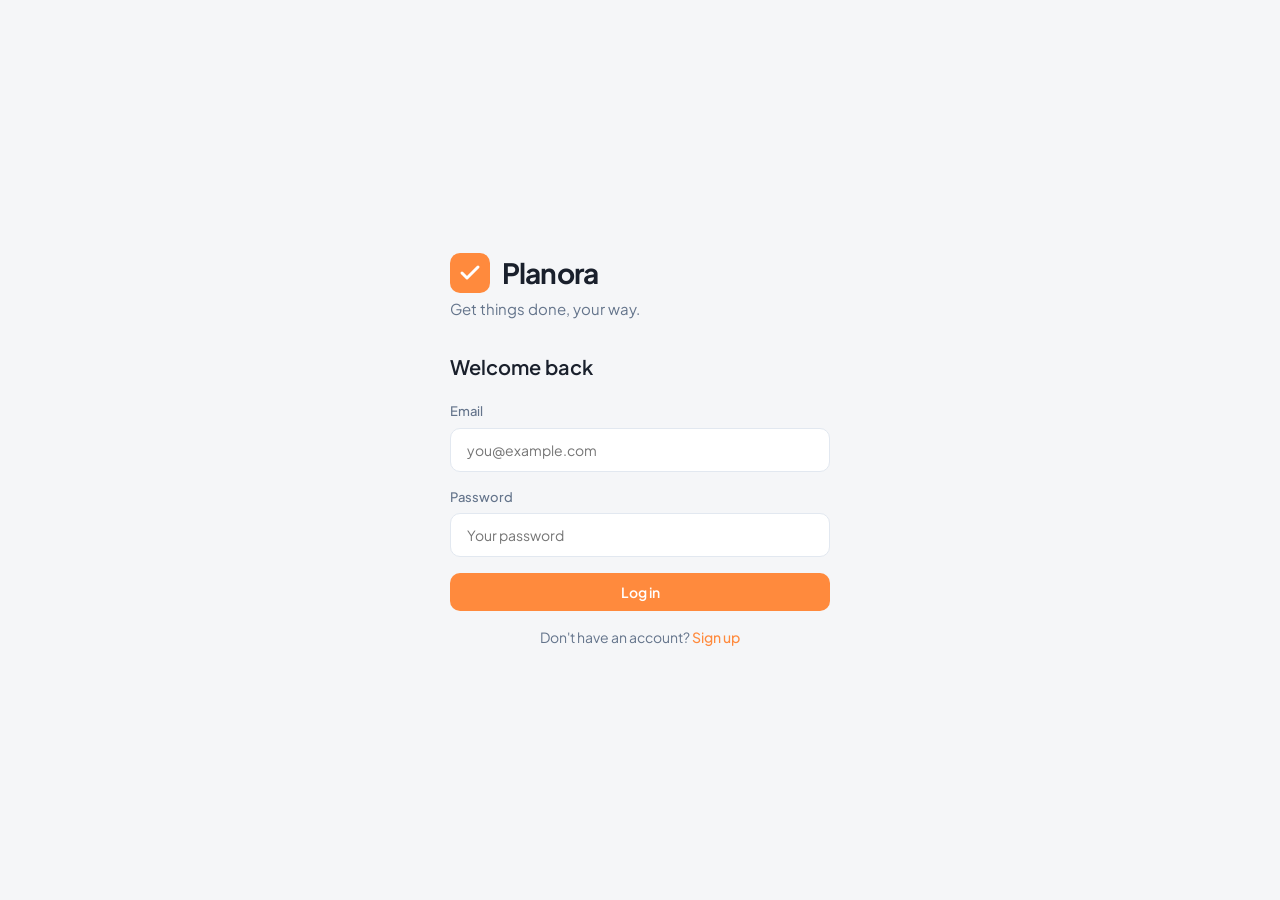
==== commit b1a22ec8: "Website Update - v3.0.0" ====
--- a/app/index.html
+++ b/app/index.html
@@ -6,7 +6,7 @@
     <title>Planora</title>
     <link rel="preconnect" href="https://fonts.googleapis.com">
     <link rel="preconnect" href="https://fonts.gstatic.com" crossorigin>
-    <link href="https://fonts.googleapis.com/css2?family=Inter:wght@400;500;600;700&display=swap" rel="stylesheet">
+    <link href="https://fonts.googleapis.com/css2?family=Plus+Jakarta+Sans:wght@400;500;600;700&display=swap" rel="stylesheet">
     <link rel="stylesheet" href="app.css">
 </head>
 <body>
@@ -145,11 +145,9 @@
 
             <!-- Dashboard -->
             <section id="sec-dashboard" class="section">
-                <div class="section-header">
-                    <div>
-                        <h1 id="greeting"></h1>
-                        <p id="today-date" class="text-muted"></p>
-                    </div>
+                <div class="greeting-card">
+                    <h1 id="greeting"></h1>
+                    <p id="today-date"></p>
                 </div>
                 <p id="daily-quote" class="daily-quote"></p>
                 <div class="stats-row">
@@ -182,7 +180,20 @@
             <section id="sec-tasks" class="section" style="display:none;">
                 <div class="section-header">
                     <h1>Tasks</h1>
-                    <button id="btn-add-task" class="btn-primary btn-sm">+ New Task</button>
+                    <div class="section-header-actions">
+                        <div class="sort-wrapper">
+                            <button id="btn-sort-tasks" class="btn-icon" title="Sort tasks">
+                                <svg width="20" height="20" viewBox="0 0 24 24" fill="none"><path d="M3,18h6v-2H3v2zM3,6v2h18V6H3zm0,7h12v-2H3v2z" fill="currentColor"/></svg>
+                            </button>
+                            <div id="sort-dropdown" class="sort-dropdown" style="display:none;">
+                                <button class="sort-option active" data-sort="default">Default</button>
+                                <button class="sort-option" data-sort="priority">Priority</button>
+                                <button class="sort-option" data-sort="date">Date</button>
+                                <button class="sort-option" data-sort="name">Name</button>
+                            </div>
+                        </div>
+                        <button id="btn-add-task" class="btn-primary btn-sm">+ New Task</button>
+                    </div>
                 </div>
                 <div class="filter-bar">
                     <div class="filter-tabs">
@@ -229,7 +240,10 @@
                     </div>
                     <div id="cal-body" class="cal-body"></div>
                 </div>
-                <h3 class="subsection-title" id="cal-day-label" style="display:none;"></h3>
+                <div class="cal-day-header" style="display:none;" id="cal-day-header">
+                    <h3 class="subsection-title" id="cal-day-label" style="margin:0;"></h3>
+                    <button id="btn-cal-add-task" class="btn-secondary btn-sm" title="Add task on this day">+ Add</button>
+                </div>
                 <div id="cal-day-tasks" class="task-list"></div>
             </section>
 
@@ -237,20 +251,33 @@
             <section id="sec-focus" class="section" style="display:none;">
                 <div class="section-header">
                     <h1>Focus Mode</h1>
+                    <button id="btn-focus-history" class="btn-secondary btn-sm">History</button>
                 </div>
                 <div class="focus-wrapper">
-                    <div class="focus-timer-ring">
+                    <p class="focus-phase-label" id="focus-phase-label">Work Session</p>
+                    <div class="focus-timer-ring" id="focus-timer-ring">
                         <svg viewBox="0 0 200 200" class="timer-svg">
                             <circle cx="100" cy="100" r="90" class="timer-track"/>
                             <circle cx="100" cy="100" r="90" class="timer-progress" id="timer-progress"/>
                         </svg>
                         <div class="timer-display" id="timer-display">25:00</div>
                     </div>
+                    <p class="focus-session-info" id="focus-session-info">Session 1 of 4</p>
                     <input type="text" id="focus-task-name" class="search-input" placeholder="What are you working on?" style="max-width:320px;text-align:center;margin:20px auto 0;">
                     <div class="focus-controls">
                         <button id="focus-start" class="btn-primary">Start</button>
                         <button id="focus-pause" class="btn-secondary" style="display:none;">Pause</button>
                         <button id="focus-reset" class="btn-secondary">Reset</button>
+                    </div>
+                    <div class="focus-today-stats" id="focus-today-stats">
+                        <div class="focus-stat">
+                            <span class="focus-stat-val" id="focus-stat-sessions">0</span>
+                            <span class="focus-stat-label">Sessions Today</span>
+                        </div>
+                        <div class="focus-stat">
+                            <span class="focus-stat-val" id="focus-stat-minutes">0</span>
+                            <span class="focus-stat-label">Minutes Focused</span>
+                        </div>
                     </div>
                 </div>
             </section>
@@ -286,7 +313,7 @@
                             <span class="prog-summary-val" id="prog-pending">0</span>
                         </div>
                         <div class="prog-summary-row streak-row">
-                            <span class="prog-summary-label">🔥 Streak</span>
+                            <span class="prog-summary-label"><svg width="16" height="16" viewBox="0 0 24 24" fill="none" style="vertical-align:-2px;margin-right:4px;"><path d="M12 2C6.48 2 2 6.48 2 12s4.48 10 10 10 10-4.48 10-10S17.52 2 12 2zm0 14.5c-1.93 0-3.5-1.57-3.5-3.5 0-1.55 1.17-3.82 2.45-5.54a1.38 1.38 0 012.1 0C14.33 9.18 15.5 11.45 15.5 13c0 1.93-1.57 3.5-3.5 3.5z" fill="#FF8A3D"/></svg> Streak</span>
                             <span class="prog-summary-val" id="prog-streak">0 days</span>
                         </div>
                     </div>
@@ -369,6 +396,16 @@
                 <div class="form-group">
                     <label>Category</label>
                     <input type="text" id="tm-category" placeholder="e.g. Work, Personal">
+                </div>
+                <div class="form-group">
+                    <label>Repeat</label>
+                    <select id="tm-repeat" class="form-select">
+                        <option value="">None</option>
+                        <option value="daily">Daily</option>
+                        <option value="weekly">Weekly</option>
+                        <option value="monthly">Monthly</option>
+                        <option value="yearly">Yearly</option>
+                    </select>
                 </div>
                 <div class="form-group">
                     <label>Subtasks</label>
@@ -429,6 +466,94 @@
         </div>
     </div>
 
+    <!-- Focus History Modal -->
+    <div id="focus-history-modal" class="modal-overlay" style="display:none;">
+        <div class="modal">
+            <div class="modal-header">
+                <h2>Focus History</h2>
+                <button class="modal-close" id="focus-history-close">&times;</button>
+            </div>
+            <div class="modal-body">
+                <div id="focus-history-list" class="focus-history-list"></div>
+                <div id="focus-history-empty" class="empty-state" style="display:none;">
+                    <svg width="48" height="48" viewBox="0 0 24 24" fill="none" stroke="currentColor" stroke-width="1.5"><circle cx="12" cy="12" r="10"/><polyline points="12 6 12 12 16 14"/></svg>
+                    <p>No focus sessions yet. Start one to track your progress.</p>
+                </div>
+            </div>
+        </div>
+    </div>
+
+    <!-- Task Detail Sheet -->
+    <div id="task-detail-sheet" class="modal-overlay" style="display:none;">
+        <div class="modal detail-sheet">
+            <div class="detail-drag-handle"></div>
+            <div class="modal-header">
+                <div class="detail-header-left">
+                    <div class="task-checkbox detail-checkbox" id="detail-checkbox"></div>
+                    <h2 id="detail-title" class="detail-title-text" contenteditable="false"></h2>
+                </div>
+                <button class="modal-close" id="detail-close">&times;</button>
+            </div>
+            <div class="modal-body detail-body">
+                <div class="detail-field" id="detail-date-row">
+                    <span class="detail-label">Date</span>
+                    <span class="detail-value" id="detail-date"></span>
+                    <input type="date" id="detail-date-input" style="display:none;">
+                </div>
+                <div class="detail-field" id="detail-time-row">
+                    <span class="detail-label">Time</span>
+                    <span class="detail-value" id="detail-time"></span>
+                    <input type="time" id="detail-time-input" style="display:none;">
+                </div>
+                <div class="detail-field" id="detail-priority-row">
+                    <span class="detail-label">Priority</span>
+                    <span class="detail-value" id="detail-priority"></span>
+                </div>
+                <div class="detail-field" id="detail-category-row">
+                    <span class="detail-label">Category</span>
+                    <span class="detail-value" id="detail-category"></span>
+                    <input type="text" id="detail-category-input" style="display:none;" placeholder="e.g. Work, Personal">
+                </div>
+                <div class="detail-field" id="detail-recurrence-row">
+                    <span class="detail-label">Repeat</span>
+                    <span class="detail-value" id="detail-recurrence"></span>
+                </div>
+                <div class="detail-field detail-field-block" id="detail-subtasks-row">
+                    <span class="detail-label">Subtasks</span>
+                    <div id="detail-subtasks-list" class="detail-subtasks"></div>
+                </div>
+                <div class="detail-field detail-field-block" id="detail-notes-row">
+                    <span class="detail-label">Notes</span>
+                    <div id="detail-notes-preview" class="detail-notes"></div>
+                </div>
+            </div>
+            <div class="modal-footer detail-footer">
+                <button id="detail-delete" class="btn-danger-text">Delete</button>
+                <button id="detail-edit" class="btn-secondary">Edit</button>
+            </div>
+        </div>
+    </div>
+
+    <!-- What's New Modal -->
+    <div id="whats-new-modal" class="modal-overlay" style="display:none;">
+        <div class="modal whats-new-sheet">
+            <div class="detail-drag-handle"></div>
+            <div class="modal-header">
+                <div>
+                    <h2>What's New</h2>
+                    <span class="whats-new-version">v3.0.0</span>
+                </div>
+                <button class="modal-close" id="whats-new-close">&times;</button>
+            </div>
+            <div class="modal-body">
+                <div class="whats-new-list" id="whats-new-list"></div>
+            </div>
+            <div class="modal-footer" style="justify-content:center;">
+                <button id="whats-new-dismiss" class="btn-primary">Got it</button>
+            </div>
+        </div>
+    </div>
+
     <!-- Toast -->
     <div id="toast" class="toast"></div>
 
--- a/app/app.css
+++ b/app/app.css
@@ -1,13 +1,16 @@
 :root {
     --primary: #FF8A3D;
-    --primary-hover: #e67a2e;
+    --primary-hover: #E5721F;
+    --primary-light: #FFF3EB;
     --primary-10: rgba(255,138,61,0.1);
     --primary-15: rgba(255,138,61,0.15);
     --secondary: #2D3748;
     --bg: #F5F6F8;
     --surface: #FFFFFF;
-    --on-surface: #2D3748;
-    --text-muted: #718096;
+    --surface-tint: #F8FAFC;
+    --on-surface: #1A202C;
+    --on-surface-variant: #64748B;
+    --text-muted: #64748B;
     --border: #E2E8F0;
     --high: #DC2626;
     --medium: #D97706;
@@ -16,10 +19,11 @@
     --sidebar-text: #A0AEC0;
     --sidebar-hover: rgba(255,255,255,0.06);
     --sidebar-w: 240px;
-    --radius: 12px;
-    --radius-sm: 8px;
+    --radius: 16px;
+    --radius-sm: 10px;
+    --radius-lg: 20px;
     --shadow-sm: 0 1px 3px rgba(0,0,0,0.06);
-    --shadow-md: 0 4px 16px rgba(0,0,0,0.08);
+    --shadow-md: 0 4px 12px rgba(0,0,0,0.06);
     --transition: 0.2s ease;
     --modal-overlay: rgba(0,0,0,0.4);
     --input-bg: #FFFFFF;
@@ -31,14 +35,16 @@
 body.dark {
     --bg: #0D0F14;
     --surface: #141820;
+    --surface-tint: #1A1F2B;
     --on-surface: #E8EAF0;
+    --on-surface-variant: #8892A8;
     --text-muted: #5B6480;
     --border: rgba(255, 255, 255, 0.07);
     --sidebar-bg: #07090E;
     --sidebar-text: #5B6480;
     --sidebar-hover: rgba(255, 255, 255, 0.04);
     --shadow-sm: 0 1px 3px rgba(0,0,0,0.3);
-    --shadow-md: 0 4px 16px rgba(0,0,0,0.4);
+    --shadow-md: 0 4px 12px rgba(0,0,0,0.3);
     --modal-overlay: rgba(0,0,0,0.7);
     --input-bg: #141820;
     --cal-header-bg: #07090E;
@@ -57,7 +63,7 @@
 * { margin: 0; padding: 0; box-sizing: border-box; }
 
 body {
-    font-family: 'Inter', -apple-system, BlinkMacSystemFont, sans-serif;
+    font-family: 'Plus Jakarta Sans', -apple-system, BlinkMacSystemFont, sans-serif;
     background: var(--bg);
     color: var(--on-surface);
     line-height: 1.5;
@@ -94,6 +100,7 @@
 .auth-logo h1 {
     font-size: 28px;
     font-weight: 700;
+    letter-spacing: -0.03em;
     color: var(--on-surface);
 }
 
@@ -138,7 +145,7 @@
 .form-group textarea,
 .form-group select {
     width: 100%;
-    padding: 10px 12px;
+    padding: 12px 16px;
     border: 1px solid var(--border);
     border-radius: var(--radius-sm);
     font-size: 14px;
@@ -175,15 +182,13 @@
     font-family: inherit;
     cursor: pointer;
     width: 100%;
-    transition: background var(--transition), transform var(--transition), box-shadow var(--transition);
+    transition: background var(--transition);
 }
 
 .btn-primary:hover {
     background: var(--primary-hover);
-    transform: translateY(-1px);
-    box-shadow: 0 4px 12px rgba(255,138,61,0.25);
-}
-.btn-primary:active { transform: translateY(0); box-shadow: none; }
+}
+.btn-primary:active { opacity: 0.9; }
 
 .btn-primary.btn-sm {
     width: auto;
@@ -319,9 +324,10 @@
     bottom: 0; left: 0; right: 0;
     background: var(--surface);
     border-top: 1px solid var(--border);
+    border-radius: 24px 24px 0 0;
     z-index: 100;
     justify-content: space-around;
-    padding: 6px 0 env(safe-area-inset-bottom, 6px);
+    padding: 8px 0 env(safe-area-inset-bottom, 8px);
     transition: background 0.3s ease, border-color 0.3s ease;
 }
 
@@ -340,8 +346,7 @@
     transition: color 0.15s;
 }
 .mob-nav.active { color: var(--primary); }
-.mob-nav svg { transition: transform 0.15s; }
-.mob-nav.active svg { transform: scale(1.1); }
+.mob-nav svg { flex-shrink: 0; }
 
 /* Content */
 
@@ -354,7 +359,7 @@
 }
 
 .section {
-    animation: fadeSlideUp 0.35s ease;
+    animation: fadeIn 0.25s ease;
 }
 
 .section-header {
@@ -363,17 +368,36 @@
     justify-content: space-between;
     margin-bottom: 24px;
 }
-.section-header h1 { font-size: 24px; font-weight: 700; }
+.section-header h1 { font-size: 24px; font-weight: 700; letter-spacing: -0.03em; }
 
 .text-muted { color: var(--text-muted); font-size: 14px; }
 
 .subsection-title {
     font-size: 16px;
     font-weight: 600;
+    letter-spacing: -0.01em;
     margin: 28px 0 12px;
 }
 
 /* Dashboard */
+
+.greeting-card {
+    background: linear-gradient(135deg, #FF8A3D, #FFB347);
+    border-radius: var(--radius-lg);
+    padding: 24px 28px;
+    margin-bottom: 20px;
+}
+.greeting-card h1 {
+    font-size: 22px;
+    font-weight: 700;
+    letter-spacing: -0.03em;
+    color: #fff;
+    margin-bottom: 4px;
+}
+.greeting-card p {
+    font-size: 14px;
+    color: rgba(255,255,255,0.8);
+}
 
 .daily-quote {
     font-size: 14px;
@@ -381,11 +405,9 @@
     font-style: italic;
     margin-bottom: 24px;
     padding: 12px 16px;
-    background: var(--surface);
+    background: var(--surface-tint);
     border-left: 3px solid var(--primary);
     border-radius: 0 var(--radius-sm) var(--radius-sm) 0;
-    animation: slideInLeft 0.4s ease both;
-    animation-delay: 0.1s;
     transition: background 0.3s ease;
 }
 
@@ -397,26 +419,21 @@
 }
 
 .stat-card {
-    background: var(--surface);
+    background: var(--surface-tint);
     border: 1px solid var(--border);
     border-radius: var(--radius);
-    padding: 18px;
+    padding: 20px;
     display: flex;
     flex-direction: column;
     gap: 4px;
-    animation: scaleIn 0.35s ease both;
-    transition: transform var(--transition), box-shadow var(--transition), background 0.3s ease, border-color 0.3s ease;
-}
-.stat-card:nth-child(1) { animation-delay: 0.05s; }
-.stat-card:nth-child(2) { animation-delay: 0.12s; }
-.stat-card:nth-child(3) { animation-delay: 0.19s; }
-.stat-card:hover { transform: translateY(-3px); box-shadow: var(--shadow-md); }
+    transition: background 0.3s ease, border-color 0.3s ease;
+}
 
 .stat-number {
     font-size: 28px;
     font-weight: 700;
     color: var(--primary);
-    animation: countUp 0.4s ease both;
+    letter-spacing: -0.03em;
 }
 
 .stat-label {
@@ -429,10 +446,10 @@
 
 .chart-container {
     background: var(--surface);
-    border: 1px solid var(--border);
     border-radius: var(--radius);
     padding: 20px;
-    transition: background 0.3s ease, border-color 0.3s ease;
+    box-shadow: var(--shadow-sm);
+    transition: background 0.3s ease;
 }
 
 .weekly-chart {
@@ -480,7 +497,7 @@
 .task-list {
     display: flex;
     flex-direction: column;
-    gap: 8px;
+    gap: 10px;
 }
 
 .task-item {
@@ -489,22 +506,11 @@
     gap: 12px;
     padding: 14px 16px;
     background: var(--surface);
-    border: 1px solid var(--border);
-    border-radius: var(--radius-sm);
+    border-radius: var(--radius);
     border-left: 4px solid var(--low);
-    animation: fadeSlideUp 0.3s ease both;
-    transition: opacity 0.25s, transform 0.2s, box-shadow 0.2s, background 0.3s ease, border-color 0.3s ease;
-}
-.task-item:hover { box-shadow: var(--shadow-sm); transform: translateX(2px); }
-
-.task-item:nth-child(1) { animation-delay: 0s; }
-.task-item:nth-child(2) { animation-delay: 0.04s; }
-.task-item:nth-child(3) { animation-delay: 0.08s; }
-.task-item:nth-child(4) { animation-delay: 0.12s; }
-.task-item:nth-child(5) { animation-delay: 0.16s; }
-.task-item:nth-child(6) { animation-delay: 0.2s; }
-.task-item:nth-child(7) { animation-delay: 0.24s; }
-.task-item:nth-child(8) { animation-delay: 0.28s; }
+    box-shadow: var(--shadow-sm);
+    transition: opacity 0.25s, background 0.3s ease;
+}
 
 .task-item.priority-0 { border-left-color: var(--high); }
 .task-item.priority-1 { border-left-color: var(--medium); }
@@ -525,7 +531,7 @@
     margin-top: 1px;
     transition: background 0.2s, border-color 0.2s, transform 0.15s;
 }
-.task-checkbox:hover { transform: scale(1.15); }
+.task-checkbox:hover { border-color: var(--primary); }
 .task-checkbox.checked { background: var(--primary); border-color: var(--primary); }
 .task-checkbox.checked::after {
     content: '';
@@ -544,12 +550,13 @@
 
 .priority-badge {
     display: inline-block;
-    font-size: 11px;
-    font-weight: 600;
-    padding: 2px 8px;
-    border-radius: 10px;
+    font-size: 10px;
+    font-weight: 700;
+    padding: 3px 10px;
+    border-radius: 20px;
     color: #fff;
     line-height: 1.4;
+    letter-spacing: 0.02em;
 }
 .priority-badge.p-high { background: var(--high); }
 .priority-badge.p-med { background: var(--medium); }
@@ -579,24 +586,25 @@
 
 .filter-tabs {
     display: flex; gap: 4px;
-    background: var(--surface);
-    border: 1px solid var(--border);
-    border-radius: var(--radius-sm);
+    background: #F1F5F9;
+    border-radius: 24px;
     padding: 3px;
-    transition: background 0.3s ease, border-color 0.3s ease;
-}
+    transition: background 0.3s ease;
+}
+body.dark .filter-tabs { background: rgba(255,255,255,0.06); }
 
 .filter-tab {
-    padding: 6px 14px;
+    padding: 7px 16px;
     border: none; background: none;
     font-size: 13px; font-weight: 500;
     font-family: inherit; cursor: pointer;
-    border-radius: 6px;
+    border-radius: 24px;
     color: var(--text-muted);
     transition: background 0.15s, color 0.15s;
 }
 .filter-tab.active { background: var(--primary); color: #fff; }
-.filter-tab:hover:not(.active) { background: var(--border); }
+.filter-tab:hover:not(.active) { background: rgba(0,0,0,0.04); }
+body.dark .filter-tab:hover:not(.active) { background: rgba(255,255,255,0.04); }
 
 .search-input {
     padding: 8px 12px;
@@ -625,15 +633,9 @@
     cursor: pointer;
     position: relative;
     min-height: 100px;
-    animation: fadeSlideUp 0.3s ease both;
-    transition: transform 0.2s, box-shadow 0.2s, background 0.3s ease, border-color 0.3s ease;
-}
-.note-card:hover { transform: translateY(-3px); box-shadow: var(--shadow-md); }
-
-.note-card:nth-child(1) { animation-delay: 0s; }
-.note-card:nth-child(2) { animation-delay: 0.05s; }
-.note-card:nth-child(3) { animation-delay: 0.1s; }
-.note-card:nth-child(4) { animation-delay: 0.15s; }
+    transition: box-shadow 0.2s, background 0.3s ease, border-color 0.3s ease;
+}
+.note-card:hover { box-shadow: var(--shadow-md); }
 
 .note-card.pinned::before {
     content: '';
@@ -712,7 +714,7 @@
     cursor: pointer;
     transition: transform 0.15s, border-color 0.15s;
 }
-.color-chip:hover { transform: scale(1.15); }
+.color-chip:hover { border-color: var(--on-surface-variant); }
 .color-chip.active { border-color: var(--primary); }
 
 body.dark .color-chip[style*="background:#fff"] { background: #1C2030 !important; }
@@ -737,10 +739,10 @@
 
 .calendar-grid {
     background: var(--surface);
-    border: 1px solid var(--border);
     border-radius: var(--radius);
     overflow: hidden;
-    transition: background 0.3s ease, border-color 0.3s ease;
+    box-shadow: var(--shadow-sm);
+    transition: background 0.3s ease;
 }
 
 .cal-header {
@@ -824,6 +826,7 @@
     transform: translate(-50%, -50%);
     font-size: 40px;
     font-weight: 700;
+    letter-spacing: -0.03em;
     font-variant-numeric: tabular-nums;
 }
 
@@ -839,13 +842,13 @@
 
 .settings-card {
     background: var(--surface);
-    border: 1px solid var(--border);
     border-radius: var(--radius);
     padding: 24px;
     margin-bottom: 16px;
-    transition: background 0.3s ease, border-color 0.3s ease;
-}
-.settings-card h3 { font-size: 16px; font-weight: 600; margin-bottom: 16px; }
+    box-shadow: var(--shadow-sm);
+    transition: background 0.3s ease;
+}
+.settings-card h3 { font-size: 16px; font-weight: 600; letter-spacing: -0.01em; margin-bottom: 16px; }
 
 .profile-info { display: flex; align-items: center; gap: 14px; }
 
@@ -904,7 +907,7 @@
 
 .modal {
     background: var(--surface);
-    border-radius: var(--radius);
+    border-radius: var(--radius-lg);
     width: 100%;
     max-width: 480px;
     max-height: 90vh;
@@ -953,7 +956,7 @@
     color: var(--on-surface);
     transition: background 0.15s, color 0.15s, border-color 0.15s, transform 0.1s;
 }
-.chip:hover { transform: scale(1.05); }
+.chip:hover { border-color: var(--on-surface-variant); }
 .chip-high.active { background: var(--high); color: #fff; border-color: var(--high); }
 .chip-med.active { background: var(--medium); color: #fff; border-color: var(--medium); }
 .chip-low.active { background: var(--low); color: #fff; border-color: var(--low); }
@@ -990,8 +993,8 @@
     transform: translateX(-50%) translateY(20px);
     background: var(--toast-bg);
     color: #fff;
-    padding: 10px 24px;
-    border-radius: var(--radius-sm);
+    padding: 12px 24px;
+    border-radius: var(--radius);
     font-size: 14px;
     z-index: 300;
     opacity: 0;
@@ -1021,12 +1024,11 @@
     align-items: center;
     justify-content: space-between;
     gap: 12px;
-    padding: 10px 16px;
+    padding: 12px 18px;
     background: var(--secondary);
     color: #fff;
-    border-radius: var(--radius-sm);
+    border-radius: var(--radius);
     margin-bottom: 20px;
-    animation: bannerSlideDown 0.4s ease;
 }
 
 .app-banner-content {
@@ -1059,7 +1061,7 @@
     white-space: nowrap;
     transition: background var(--transition), transform var(--transition);
 }
-.app-banner-btn:hover { background: var(--primary-hover); transform: translateY(-1px); }
+.app-banner-btn:hover { background: var(--primary-hover); }
 
 .app-banner-close {
     background: none;
@@ -1109,25 +1111,6 @@
     to { opacity: 0; transform: translateY(-12px); max-height: 0; margin-bottom: 0; padding: 0 16px; overflow: hidden; }
 }
 
-@keyframes pulseGlow {
-    0%, 100% { box-shadow: 0 0 0 0 rgba(255,138,61,0.3); }
-    50% { box-shadow: 0 0 0 8px rgba(255,138,61,0); }
-}
-
-@keyframes countUp {
-    from { opacity: 0; transform: translateY(8px); }
-    to { opacity: 1; transform: translateY(0); }
-}
-
-@keyframes slideInLeft {
-    from { opacity: 0; transform: translateX(-16px); }
-    to { opacity: 1; transform: translateX(0); }
-}
-
-@keyframes scaleIn {
-    from { opacity: 0; transform: scale(0.92); }
-    to { opacity: 1; transform: scale(1); }
-}
 
 /* Tablet */
 
@@ -1177,9 +1160,12 @@
     .focus-timer-ring { width: 180px; height: 180px; }
     .timer-display { font-size: 32px; }
 
-    .modal { border-radius: var(--radius) var(--radius) 0 0; max-width: 100%; align-self: flex-end; max-height: 85vh; }
+    .modal { border-radius: 28px 28px 0 0; max-width: 100%; align-self: flex-end; max-height: 85vh; }
     .modal-overlay { padding: 0; align-items: flex-end; }
 
+    .greeting-card { padding: 20px 22px; }
+    .greeting-card h1 { font-size: 19px; }
+    .greeting-card p { font-size: 13px; }
     .daily-quote { font-size: 13px; padding: 10px 14px; }
 }
 
@@ -1195,12 +1181,7 @@
 }
 
 
-/* 1. Sidebar active item glow */
-.nav-item.active {
-    box-shadow: inset 3px 0 12px rgba(255, 138, 61, 0.08);
-}
-
-/* 2. Task completion pop animation */
+/* Task completion pop animation */
 @keyframes checkPop {
     0%   { transform: scale(1); }
     40%  { transform: scale(1.35); }
@@ -1211,16 +1192,20 @@
     animation: checkPop 0.35s ease;
 }
 
-/* 3. Stat card "Done" highlight */
+/* Stat card "Done" highlight */
 .stat-card.stat-done {
-    border: 1.5px solid rgba(255, 138, 61, 0.35);
-    background: var(--primary-10);
+    border: 1px solid rgba(255, 138, 61, 0.25);
+    background: #FFF7ED;
+}
+body.dark .stat-card.stat-done {
+    background: rgba(255, 138, 61, 0.08);
+    border-color: rgba(255, 138, 61, 0.2);
 }
 .stat-card.stat-done .stat-number {
     color: var(--primary);
 }
 
-/* 4. Mobile bottom bar active pill */
+/* Mobile bottom bar active pill */
 .mob-nav {
     position: relative;
 }
@@ -1236,7 +1221,7 @@
     background: var(--primary);
 }
 
-/* 5. Empty state SVG icon */
+/* Empty state SVG icon */
 .empty-state svg {
     display: block;
     margin: 0 auto 12px;
@@ -1244,7 +1229,7 @@
     color: var(--text-muted);
 }
 
-/* 6. Drag & drop */
+/* Drag & drop */
 .drag-handle {
     cursor: grab;
     padding: 0 6px;
@@ -1263,7 +1248,7 @@
     border-top: 2px solid var(--primary);
 }
 
-/* 7. Task edit button */
+/* Task edit button */
 .task-edit {
     background: none;
     border: none;
@@ -1286,11 +1271,10 @@
     align-items: center;
     gap: 32px;
     background: var(--surface);
-    border-radius: var(--radius);
+    border-radius: var(--radius-lg);
     padding: 28px 32px;
     box-shadow: var(--shadow-sm);
     margin-bottom: 28px;
-    border: 1px solid var(--border);
     flex-wrap: wrap;
 }
 .progress-ring-wrap {
@@ -1306,13 +1290,14 @@
 }
 .ring-track {
     fill: none;
-    stroke: var(--border);
-    stroke-width: 12;
-}
+    stroke: #EDF2F7;
+    stroke-width: 14;
+}
+body.dark .ring-track { stroke: rgba(255,255,255,0.06); }
 .ring-fill {
     fill: none;
     stroke: var(--primary);
-    stroke-width: 12;
+    stroke-width: 14;
     stroke-linecap: round;
     stroke-dasharray: 515.22;
     stroke-dashoffset: 515.22;
@@ -1374,11 +1359,12 @@
 .prog-cat-name { color: var(--on-surface); font-weight: 500; }
 .prog-cat-count { color: var(--text-muted); }
 .prog-cat-bar-bg {
-    height: 7px;
-    background: var(--border);
+    height: 8px;
+    background: #EDF2F7;
     border-radius: 4px;
     overflow: hidden;
 }
+body.dark .prog-cat-bar-bg { background: rgba(255,255,255,0.06); }
 .prog-cat-bar-fill {
     height: 100%;
     background: var(--primary);
@@ -1396,20 +1382,22 @@
 .achievement-card {
     background: var(--surface);
     border: 1px solid var(--border);
-    border-radius: var(--radius-sm);
+    border-radius: var(--radius);
     padding: 16px 12px;
     text-align: center;
-    transition: transform var(--transition), box-shadow var(--transition);
+    transition: box-shadow var(--transition);
 }
 .achievement-card.unlocked {
     border-color: rgba(255, 138, 61, 0.4);
     background: var(--primary-10);
 }
-.achievement-card:hover { transform: translateY(-2px); box-shadow: var(--shadow-md); }
-.achievement-icon { font-size: 28px; margin-bottom: 8px; }
+.achievement-card:hover { box-shadow: var(--shadow-md); }
+.achievement-icon { font-size: 28px; margin-bottom: 8px; line-height: 1; }
+.achievement-icon svg { width: 28px; height: 28px; }
 .achievement-name { font-size: 13px; font-weight: 600; color: var(--on-surface); margin-bottom: 4px; }
 .achievement-desc { font-size: 11px; color: var(--text-muted); line-height: 1.4; }
-.achievement-card:not(.unlocked) .achievement-icon { filter: grayscale(1); opacity: 0.4; }
+.achievement-card:not(.unlocked) .achievement-icon { opacity: 0.25; }
+.achievement-card:not(.unlocked) .achievement-icon svg { fill: var(--text-muted); }
 .achievement-card:not(.unlocked) .achievement-name { opacity: 0.5; }
 
 @media (max-width: 600px) {
@@ -1418,3 +1406,294 @@
     .prog-pct { font-size: 22px; }
     .achievements-grid { grid-template-columns: repeat(2, 1fr); }
 }
+
+/* ============ Phase O additions ============ */
+
+/* Section header actions (sort + add task) */
+.section-header-actions {
+    display: flex;
+    align-items: center;
+    gap: 8px;
+}
+
+/* Sort wrapper */
+.sort-wrapper {
+    position: relative;
+}
+.sort-dropdown {
+    position: absolute;
+    top: calc(100% + 6px);
+    right: 0;
+    background: var(--surface);
+    border: 1px solid var(--border);
+    border-radius: var(--radius-sm);
+    box-shadow: var(--shadow-md);
+    z-index: 50;
+    min-width: 140px;
+    padding: 4px;
+    animation: fadeSlideUp 0.15s ease;
+}
+.sort-option {
+    display: block;
+    width: 100%;
+    padding: 8px 14px;
+    border: none;
+    background: none;
+    font-size: 13px;
+    font-weight: 500;
+    font-family: inherit;
+    cursor: pointer;
+    text-align: left;
+    color: var(--on-surface);
+    border-radius: 6px;
+    transition: background 0.12s;
+}
+.sort-option:hover { background: var(--primary-10); }
+.sort-option.active { color: var(--primary); font-weight: 600; }
+
+/* Focus phase label */
+.focus-phase-label {
+    font-size: 14px;
+    font-weight: 600;
+    color: var(--primary);
+    text-transform: uppercase;
+    letter-spacing: 0.5px;
+    margin-bottom: 8px;
+}
+
+/* Focus session info */
+.focus-session-info {
+    font-size: 13px;
+    color: var(--text-muted);
+    margin-top: 8px;
+}
+
+/* Focus timer ring break mode */
+.focus-timer-ring.break-mode .timer-progress {
+    stroke: #22C55E;
+}
+.focus-timer-ring.break-mode .timer-display {
+    color: #22C55E;
+}
+
+/* Focus today stats */
+.focus-today-stats {
+    display: flex;
+    gap: 32px;
+    margin-top: 28px;
+    padding-top: 20px;
+    border-top: 1px solid var(--border);
+    width: 100%;
+    max-width: 320px;
+    justify-content: center;
+}
+.focus-stat {
+    display: flex;
+    flex-direction: column;
+    align-items: center;
+    gap: 2px;
+}
+.focus-stat-val {
+    font-size: 22px;
+    font-weight: 700;
+    color: var(--primary);
+}
+.focus-stat-label {
+    font-size: 12px;
+    color: var(--text-muted);
+    font-weight: 500;
+}
+
+/* Focus history list */
+.focus-history-list {
+    display: flex;
+    flex-direction: column;
+    gap: 8px;
+    max-height: 400px;
+    overflow-y: auto;
+}
+.focus-history-item {
+    display: flex;
+    align-items: center;
+    justify-content: space-between;
+    padding: 14px 16px;
+    background: var(--surface-tint);
+    border-radius: var(--radius);
+}
+.focus-history-task {
+    font-size: 14px;
+    font-weight: 500;
+    color: var(--on-surface);
+}
+.focus-history-meta {
+    display: flex;
+    flex-direction: column;
+    align-items: flex-end;
+    gap: 2px;
+}
+.focus-history-duration {
+    font-size: 13px;
+    font-weight: 600;
+    color: var(--primary);
+}
+.focus-history-date {
+    font-size: 11px;
+    color: var(--text-muted);
+}
+
+/* Calendar day header with add button */
+.cal-day-header {
+    display: flex;
+    align-items: center;
+    justify-content: space-between;
+    margin: 28px 0 12px;
+}
+.btn-secondary.btn-sm {
+    padding: 6px 14px;
+    font-size: 12px;
+    font-weight: 600;
+}
+
+/* Mobile adjustments for new elements */
+/* Dark mode for Phase O elements */
+body.dark .sort-dropdown {
+    background: #1C2030;
+    border-color: rgba(255,255,255,0.1);
+    box-shadow: 0 8px 24px rgba(0,0,0,0.5);
+}
+body.dark .focus-history-item {
+    background: var(--surface-tint);
+}
+body.dark .focus-timer-ring.break-mode .timer-progress { stroke: #22C55E; }
+body.dark .focus-timer-ring.break-mode .timer-display { color: #4ADE80; }
+
+/* ===== Task Detail Sheet ===== */
+.detail-drag-handle {
+    width: 36px; height: 4px;
+    background: var(--border);
+    border-radius: 2px;
+    margin: 10px auto 0;
+    display: none;
+}
+.detail-sheet { max-width: 480px; }
+.detail-header-left {
+    display: flex; align-items: center; gap: 12px; flex: 1; min-width: 0;
+}
+.detail-title-text {
+    font-size: 18px; font-weight: 600; margin: 0;
+    word-break: break-word; outline: none;
+    padding: 2px 4px; border-radius: 4px;
+    transition: background 0.15s;
+}
+.detail-title-text:focus {
+    background: var(--surface-tint);
+}
+.detail-body { display: flex; flex-direction: column; gap: 0; }
+.detail-field {
+    display: flex; align-items: center; justify-content: space-between;
+    padding: 14px 0; border-bottom: 1px solid var(--border);
+    cursor: pointer; transition: background 0.15s;
+}
+.detail-field:hover { background: var(--surface-tint); margin: 0 -24px; padding: 14px 24px; }
+.detail-field-block {
+    flex-direction: column; align-items: flex-start; gap: 8px; cursor: default;
+}
+.detail-field-block:hover { background: transparent; margin: 0; padding: 14px 0; }
+.detail-label {
+    font-size: 13px; color: var(--text-muted); font-weight: 500;
+    min-width: 70px;
+}
+.detail-value {
+    font-size: 14px; font-weight: 500; color: var(--on-surface);
+}
+.detail-value.empty { color: var(--text-muted); font-style: italic; }
+.detail-subtasks {
+    width: 100%; font-size: 13px; color: var(--on-surface-variant);
+}
+.detail-subtask-item {
+    display: flex; align-items: center; gap: 8px; padding: 4px 0;
+}
+.detail-subtask-item.done { text-decoration: line-through; opacity: 0.5; }
+.detail-notes {
+    width: 100%; font-size: 13px; color: var(--on-surface-variant);
+    white-space: pre-wrap; max-height: 100px; overflow-y: auto;
+}
+.detail-footer { justify-content: space-between; }
+.btn-danger-text {
+    background: none; border: none; color: var(--high);
+    font-size: 14px; font-weight: 600; cursor: pointer; padding: 8px 16px;
+    border-radius: var(--radius-sm); transition: background 0.15s;
+}
+.btn-danger-text:hover { background: rgba(220,38,38,0.08); }
+.detail-checkbox.checked { background: var(--primary); border-color: var(--primary); }
+
+/* Detail sheet dark mode */
+body.dark .detail-title-text:focus { background: var(--surface-tint); }
+body.dark .detail-field:hover { background: rgba(255,255,255,0.03); }
+body.dark .btn-danger-text:hover { background: rgba(220,38,38,0.15); }
+
+/* Recurrence badge */
+.task-recurrence-badge {
+    display: inline-flex; align-items: center; gap: 3px;
+    font-size: 11px; color: var(--primary); font-weight: 600;
+}
+.task-recurrence-badge svg { width: 12px; height: 12px; }
+.form-select {
+    width: 100%; padding: 10px 12px; border: 1px solid var(--border);
+    border-radius: var(--radius-sm); background: var(--input-bg);
+    color: var(--on-surface); font-size: 14px; font-family: inherit;
+    transition: border-color 0.15s;
+}
+.form-select:focus { border-color: var(--primary); outline: none; }
+body.dark .form-select { background: var(--input-bg); border-color: var(--border); color: var(--on-surface); }
+
+/* ===== What's New Modal ===== */
+.whats-new-sheet { max-width: 440px; }
+.whats-new-version {
+    display: inline-block; font-size: 12px; font-weight: 700;
+    color: var(--primary); background: var(--primary-10);
+    padding: 2px 10px; border-radius: 12px; margin-top: 4px;
+}
+.whats-new-list { display: flex; flex-direction: column; gap: 16px; }
+.whats-new-item {
+    display: flex; align-items: flex-start; gap: 12px;
+}
+.whats-new-icon {
+    width: 36px; height: 36px; flex-shrink: 0;
+    display: flex; align-items: center; justify-content: center;
+    background: var(--primary-10); border-radius: var(--radius-sm);
+    color: var(--primary);
+}
+.whats-new-icon svg { width: 18px; height: 18px; }
+.whats-new-text h3 { font-size: 14px; font-weight: 600; margin: 0 0 2px; }
+.whats-new-text p { font-size: 13px; color: var(--text-muted); margin: 0; line-height: 1.4; }
+
+body.dark .whats-new-version { background: rgba(255,138,61,0.15); }
+body.dark .whats-new-icon { background: rgba(255,138,61,0.12); }
+
+/* ===== Dark Mode Sweep — Phase R ===== */
+body.dark .detail-field input[type="date"],
+body.dark .detail-field input[type="time"],
+body.dark .detail-field input[type="text"] {
+    background: var(--surface-tint); border-color: var(--border); color: var(--on-surface);
+}
+body.dark .detail-checkbox.checked { background: var(--primary); border-color: var(--primary); }
+body.dark .detail-subtask-item { color: var(--on-surface-variant); }
+body.dark .detail-notes { color: var(--on-surface-variant); }
+body.dark .timer-track { stroke: rgba(255,255,255,0.06); }
+body.dark .timer-display { color: var(--on-surface); }
+body.dark .sort-option { color: var(--on-surface); }
+body.dark .sort-option:hover { background: rgba(255,138,61,0.08); }
+body.dark .achievement-card { background: var(--surface); border-color: var(--border); }
+body.dark .achievement-card.unlocked { background: rgba(255,138,61,0.08); border-color: rgba(255,138,61,0.3); }
+
+@media (max-width: 640px) {
+    .sort-dropdown { right: auto; left: 0; }
+    .focus-today-stats { gap: 20px; }
+    .focus-stat-val { font-size: 18px; }
+    .cal-day-header { margin: 20px 0 10px; }
+    .detail-sheet { max-width: 100%; align-self: flex-end; border-radius: 28px 28px 0 0; max-height: 85vh; }
+    .detail-drag-handle { display: block; }
+    .whats-new-sheet { max-width: 100%; align-self: flex-end; border-radius: 28px 28px 0 0; }
+    .whats-new-sheet .detail-drag-handle { display: block; }
+}
